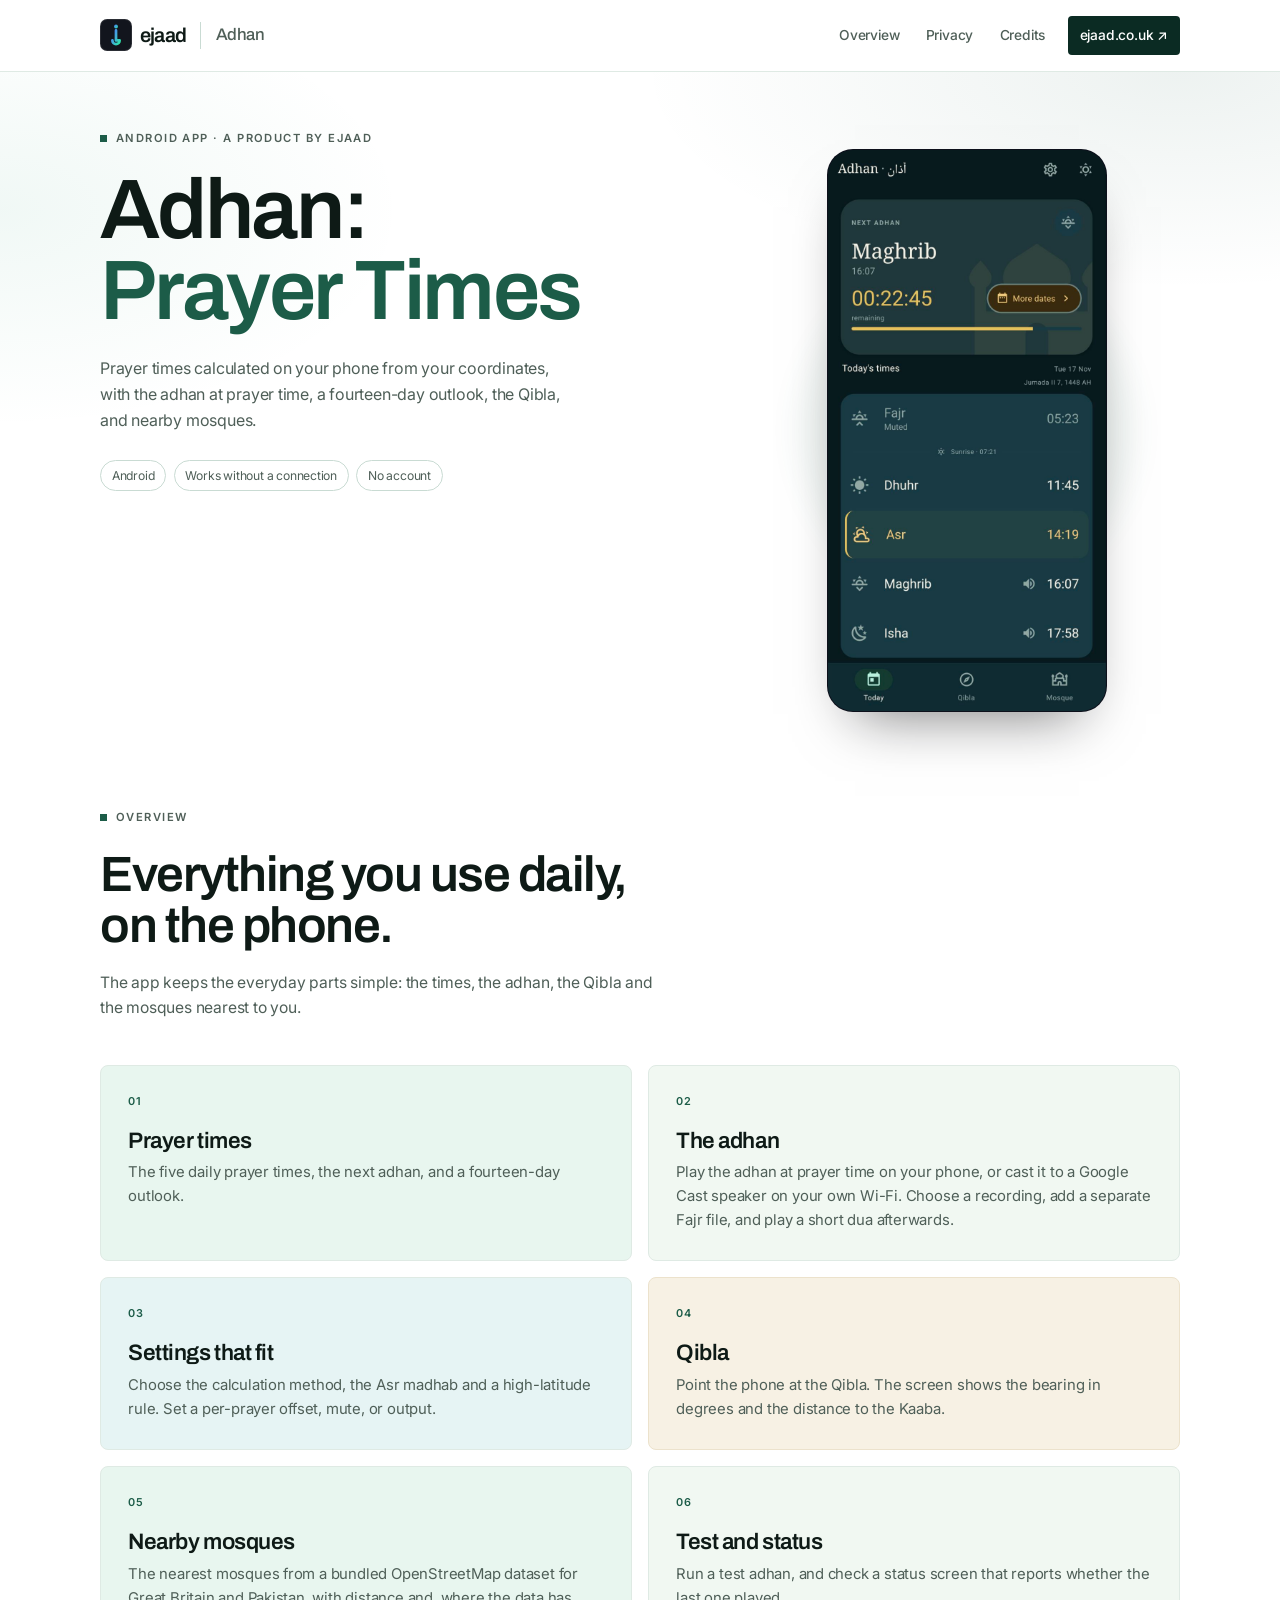
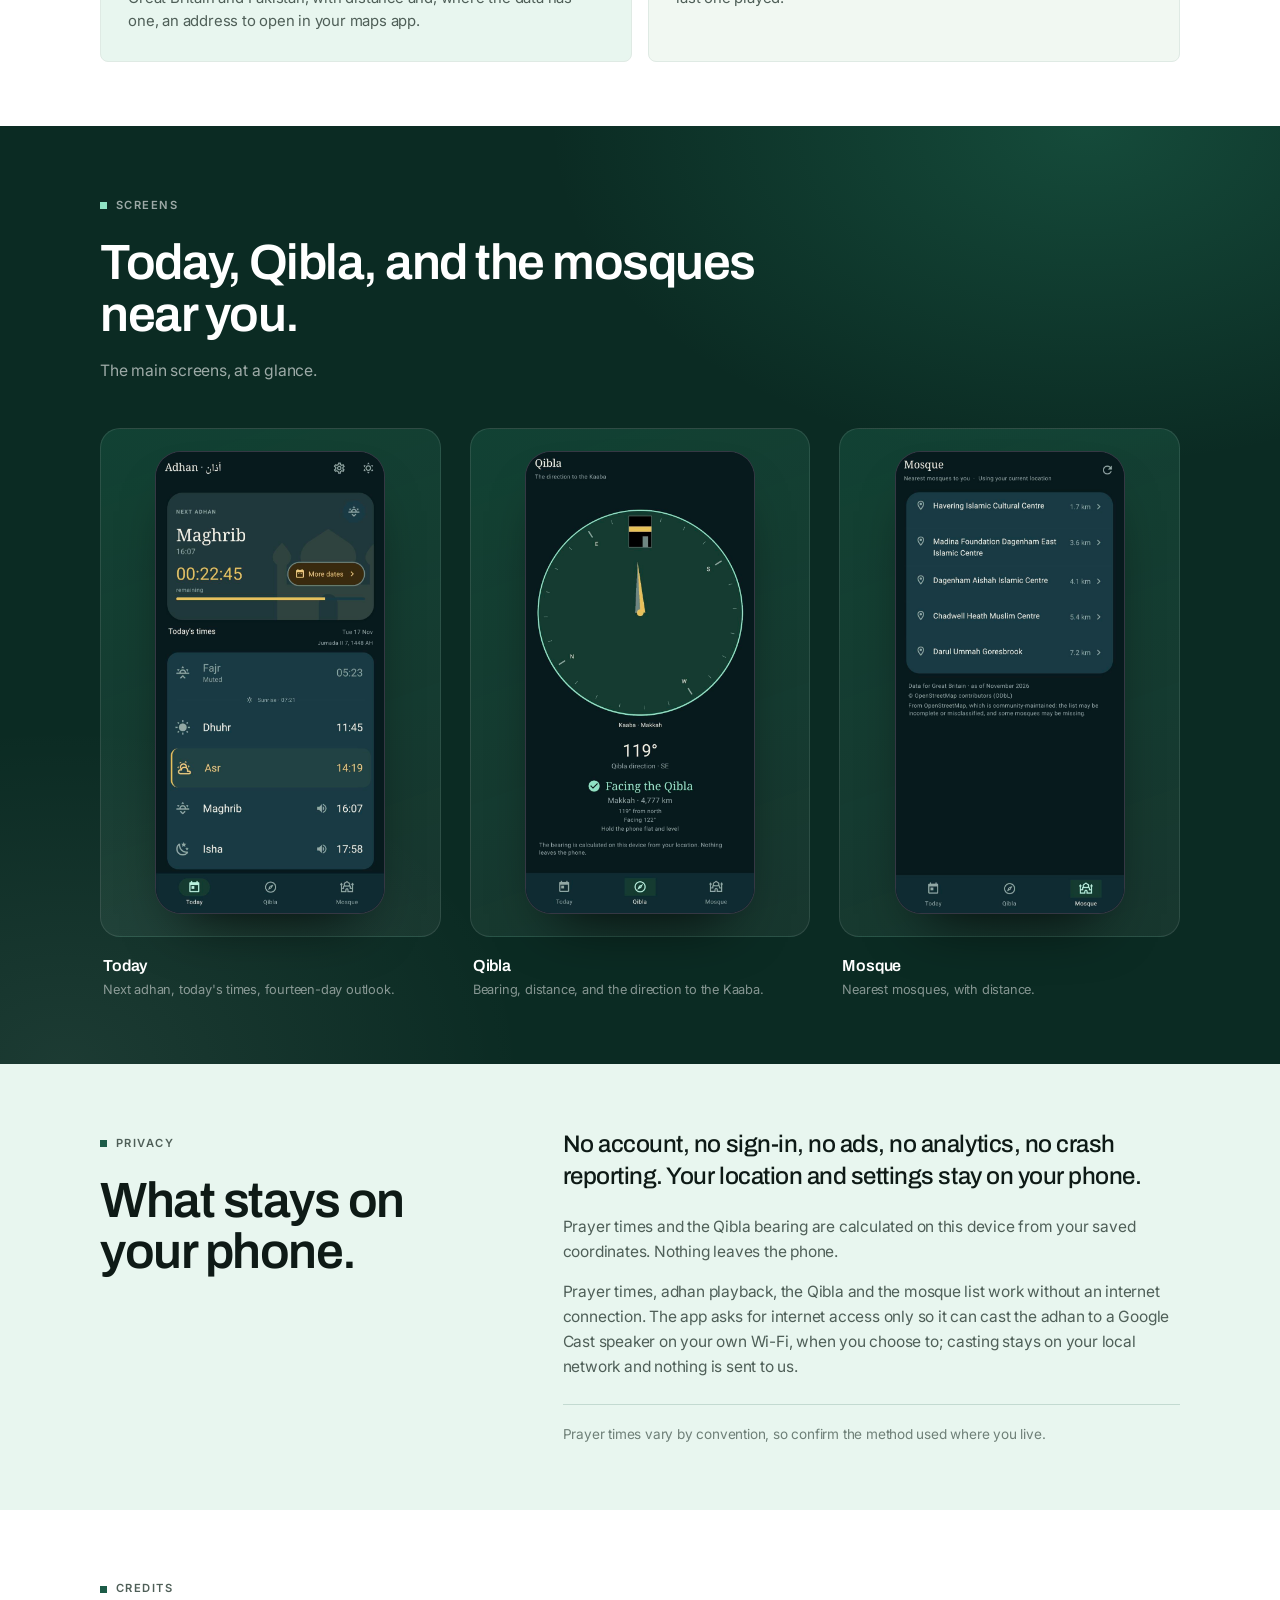
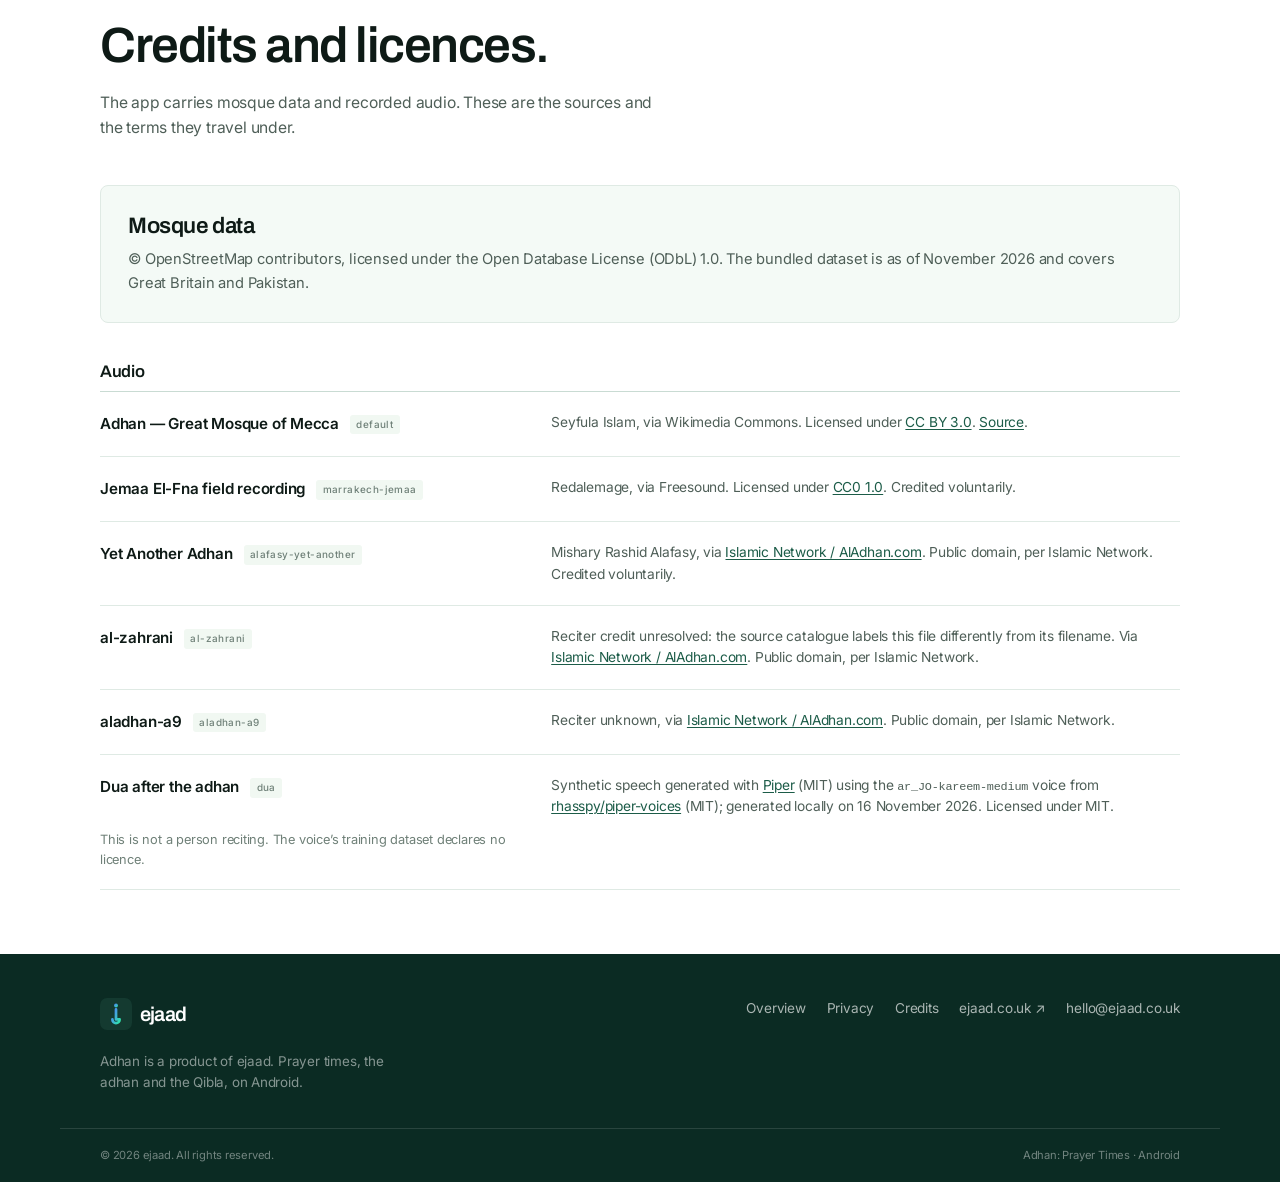
==== adhan/index.html @ 132f0b99 "Adhan: green and white theme, pastel tiles, tighter spacing" ====
<!doctype html>
<html lang="en">
<head>
<meta charset="utf-8" />
<meta name="viewport" content="width=device-width, initial-scale=1, viewport-fit=cover" />
<title>Adhan: Prayer Times</title>
<meta name="description" content="An Android prayer-time app: the five daily times calculated on your phone, the adhan at prayer time, a fourteen-day outlook, the Qibla, and nearby mosques." />
<meta name="theme-color" content="#ffffff" />
<link rel="canonical" href="https://ejaad.co.uk/adhan/" />

<meta property="og:type" content="website" />
<meta property="og:site_name" content="Adhan" />
<meta property="og:title" content="Adhan: Prayer Times" />
<meta property="og:description" content="Prayer times calculated on your phone, with the adhan at prayer time, a fourteen-day outlook, the Qibla and nearby mosques." />
<meta property="og:url" content="https://ejaad.co.uk/adhan/" />
<meta property="og:image" content="https://ejaad.co.uk/adhan/assets/img/og.png" />
<meta name="twitter:card" content="summary_large_image" />
<meta name="twitter:title" content="Adhan: Prayer Times" />
<meta name="twitter:description" content="Prayer times calculated on your phone, with the adhan at prayer time, a fourteen-day outlook, the Qibla and nearby mosques." />
<meta name="twitter:image" content="https://ejaad.co.uk/adhan/assets/img/og.png" />

<link rel="icon" href="assets/img/brand-mark.svg" type="image/svg+xml" />
<link rel="preconnect" href="https://fonts.googleapis.com" />
<link rel="preconnect" href="https://fonts.gstatic.com" crossorigin />
<link href="https://fonts.googleapis.com/css2?family=Archivo:wght@500;600;700&family=Inter:wght@400;500;600&display=swap" rel="stylesheet" />
<link rel="stylesheet" href="assets/css/styles.css" />
</head>
<body>
<a class="skip-link" href="#main">Skip to content</a>

<header class="site-header">
  <div class="container header-inner">
    <a class="brand" href="https://ejaad.co.uk" aria-label="ejaad — home">
      <span class="brand-mark" aria-hidden="true">
        <svg viewBox="0 0 40 40" focusable="false">
          <defs>
            <linearGradient id="bg1" x1="0" y1="0" x2="1" y2="1">
              <stop offset="0" stop-color="#4f7dff" />
              <stop offset="1" stop-color="#2ee6a8" />
            </linearGradient>
          </defs>
          <rect width="40" height="40" rx="9" fill="#12151d" />
          <rect x=".6" y=".6" width="38.8" height="38.8" rx="8.4" fill="none" stroke="#fff" stroke-opacity=".14" />
          <path d="M20 14.3V26.8h4.5a4.5 4.5 0 0 1-9 0" fill="none" stroke="url(#bg1)" stroke-width="3.4" stroke-linecap="round" stroke-linejoin="round" />
          <circle cx="20" cy="9.4" r="2.4" fill="url(#bg1)" />
        </svg>
      </span>
      <span class="brand-text">ejaad</span>
    </a>

    <span class="product-label">Adhan</span>

    <nav class="nav" aria-label="Primary">
      <a href="#overview">Overview</a>
      <a href="#privacy">Privacy</a>
      <a href="#credits">Credits</a>
      <a class="nav-cta" href="https://ejaad.co.uk">ejaad.co.uk <span aria-hidden="true">↗</span></a>
    </nav>
  </div>
</header>

<main id="main">

  <section class="hero">
    <div class="container hero-grid">
      <div class="hero-copy">
        <p class="eyebrow"><span class="sq"></span>Android app · a product by ejaad</p>
        <h1>Adhan:<br /><span class="accent">Prayer Times</span></h1>
        <p class="lede">
          Prayer times calculated on your phone from your coordinates, with the adhan at prayer
          time, a fourteen-day outlook, the Qibla, and nearby mosques.
        </p>
        <ul class="facts">
          <li>Android</li>
          <li>Works without a connection</li>
          <li>No account</li>
        </ul>
      </div>

      <aside class="hero-stage">
        <div class="phone phone--hero">
          <img src="assets/img/screens/today.jpg" alt="The Today screen: the next adhan and today's five prayer times." />
        </div>
      </aside>
    </div>
  </section>

  <section class="section" id="overview">
    <div class="container">
      <div class="section-head">
        <p class="eyebrow"><span class="sq"></span>Overview</p>
        <h2>Everything you use daily,<br />on the phone.</h2>
        <p class="section-sub">
          The app keeps the everyday parts simple: the times, the adhan, the Qibla and the mosques
          nearest to you.
        </p>
      </div>

      <ul class="features">
        <li class="feature">
          <span class="feature-num">01</span>
          <h3>Prayer times</h3>
          <p>The five daily prayer times, the next adhan, and a fourteen-day outlook.</p>
        </li>
        <li class="feature">
          <span class="feature-num">02</span>
          <h3>The adhan</h3>
          <p>
            Play the adhan at prayer time on your phone, or cast it to a Google Cast speaker on
            your own Wi-Fi. Choose a recording, add a separate Fajr file, and play a short dua
            afterwards.
          </p>
        </li>
        <li class="feature">
          <span class="feature-num">03</span>
          <h3>Settings that fit</h3>
          <p>
            Choose the calculation method, the Asr madhab and a high-latitude rule. Set a
            per-prayer offset, mute, or output.
          </p>
        </li>
        <li class="feature">
          <span class="feature-num">04</span>
          <h3>Qibla</h3>
          <p>Point the phone at the Qibla. The screen shows the bearing in degrees and the distance to the Kaaba.</p>
        </li>
        <li class="feature">
          <span class="feature-num">05</span>
          <h3>Nearby mosques</h3>
          <p>
            The nearest mosques from a bundled OpenStreetMap dataset for Great Britain and
            Pakistan, with distance and, where the data has one, an address to open in your maps
            app.
          </p>
        </li>
        <li class="feature">
          <span class="feature-num">06</span>
          <h3>Test and status</h3>
          <p>Run a test adhan, and check a status screen that reports whether the last one played.</p>
        </li>
      </ul>
    </div>
  </section>

  <section class="section section-dark" id="screens">
    <div class="container">
      <div class="section-head">
        <p class="eyebrow"><span class="sq"></span>Screens</p>
        <h2>Today, Qibla, and the mosques near you.</h2>
        <p class="section-sub">The main screens, at a glance.</p>
      </div>

      <div class="screens-grid">
        <figure class="screen">
          <div class="screen-stage">
            <div class="phone">
              <img src="assets/img/screens/today.jpg" alt="The Today screen: the next adhan and today's five prayer times." />
            </div>
          </div>
          <figcaption>
            <strong>Today</strong>
            <span>Next adhan, today's times, fourteen-day outlook.</span>
          </figcaption>
        </figure>

        <figure class="screen">
          <div class="screen-stage">
            <div class="phone">
              <img src="assets/img/screens/qibla.jpg" alt="The Qibla screen: a compass, the bearing in degrees, and the distance to the Kaaba." />
            </div>
          </div>
          <figcaption>
            <strong>Qibla</strong>
            <span>Bearing, distance, and the direction to the Kaaba.</span>
          </figcaption>
        </figure>

        <figure class="screen">
          <div class="screen-stage">
            <div class="phone">
              <img src="assets/img/screens/mosque.jpg" alt="The Mosque screen: a list of nearby mosques with distances." />
            </div>
          </div>
          <figcaption>
            <strong>Mosque</strong>
            <span>Nearest mosques, with distance.</span>
          </figcaption>
        </figure>
      </div>
    </div>
  </section>

  <section class="section section-lilac" id="privacy">
    <div class="container privacy-grid">
      <div>
        <p class="eyebrow"><span class="sq"></span>Privacy</p>
        <h2>What stays on your phone.</h2>
      </div>
      <div class="privacy-copy">
        <p class="privacy-lead">
          No account, no sign-in, no ads, no analytics, no crash reporting. Your location and
          settings stay on your phone.
        </p>
        <p>
          Prayer times and the Qibla bearing are calculated on this device from your saved
          coordinates. Nothing leaves the phone.
        </p>
        <p>
          Prayer times, adhan playback, the Qibla and the mosque list work without an internet
          connection. The app asks for internet access only so it can cast the adhan to a Google
          Cast speaker on your own Wi-Fi, when you choose to; casting stays on your local network
          and nothing is sent to us.
        </p>
        <p class="privacy-note">
          Prayer times vary by convention, so confirm the method used where you live.
        </p>
      </div>
    </div>
  </section>

  <section class="section" id="credits">
    <div class="container">
      <div class="section-head">
        <p class="eyebrow"><span class="sq"></span>Credits</p>
        <h2>Credits and licences.</h2>
        <p class="section-sub">
          The app carries mosque data and recorded audio. These are the sources and the terms they
          travel under.
        </p>
      </div>

      <div class="osm">
        <h3>Mosque data</h3>
        <p>
          © <a href="https://www.openstreetmap.org/copyright" target="_blank" rel="noopener">OpenStreetMap contributors</a>,
          licensed under the
          <a href="https://opendatacommons.org/licenses/odbl/1-0/" target="_blank" rel="noopener">Open Database License (ODbL) 1.0</a>.
          The bundled dataset is as of November 2026 and covers Great Britain and Pakistan.
        </p>
      </div>

      <h3 class="credits-heading">Audio</h3>
      <ul class="credits-list">
        <li>
          <p class="credit-name">Adhan — Great Mosque of Mecca <span class="credit-id">default</span></p>
          <p class="credit-meta">
            Seyfula Islam, via Wikimedia Commons. Licensed under
            <a href="https://creativecommons.org/licenses/by/3.0/" target="_blank" rel="noopener">CC BY 3.0</a>.
            <a href="https://commons.wikimedia.org/wiki/File:Adhan,_Great_Mosque_of_Mecca_-_Jan_21,_2013.webm" target="_blank" rel="noopener">Source</a>.
          </p>
        </li>
        <li>
          <p class="credit-name">Jemaa El-Fna field recording <span class="credit-id">marrakech-jemaa</span></p>
          <p class="credit-meta">
            Redalemage, via Freesound. Licensed under
            <a href="https://creativecommons.org/publicdomain/zero/1.0/" target="_blank" rel="noopener">CC0 1.0</a>.
            Credited voluntarily.
          </p>
        </li>
        <li>
          <p class="credit-name">Yet Another Adhan <span class="credit-id">alafasy-yet-another</span></p>
          <p class="credit-meta">
            Mishary Rashid Alafasy, via
            <a href="https://aladhan.com" target="_blank" rel="noopener">Islamic Network / AlAdhan.com</a>.
            Public domain, per Islamic Network. Credited voluntarily.
          </p>
        </li>
        <li>
          <p class="credit-name">al-zahrani <span class="credit-id">al-zahrani</span></p>
          <p class="credit-meta">
            Reciter credit unresolved: the source catalogue labels this file differently from its
            filename. Via
            <a href="https://aladhan.com" target="_blank" rel="noopener">Islamic Network / AlAdhan.com</a>.
            Public domain, per Islamic Network.
          </p>
        </li>
        <li>
          <p class="credit-name">aladhan-a9 <span class="credit-id">aladhan-a9</span></p>
          <p class="credit-meta">
            Reciter unknown, via
            <a href="https://aladhan.com" target="_blank" rel="noopener">Islamic Network / AlAdhan.com</a>.
            Public domain, per Islamic Network.
          </p>
        </li>
        <li>
          <p class="credit-name">Dua after the adhan <span class="credit-id">dua</span></p>
          <p class="credit-meta">
            Synthetic speech generated with
            <a href="https://github.com/rhasspy/piper" target="_blank" rel="noopener">Piper</a> (MIT) using the
            <code>ar_JO-kareem-medium</code> voice from
            <a href="https://github.com/rhasspy/piper-voices" target="_blank" rel="noopener">rhasspy/piper-voices</a>
            (MIT); generated locally on 16 November 2026. Licensed under MIT.
          </p>
          <p class="credit-note">
            This is not a person reciting. The voice’s training dataset declares no licence.
          </p>
        </li>
      </ul>
    </div>
  </section>
</main>

<footer class="site-footer">
  <div class="container footer-inner">
    <div class="footer-brand">
      <a class="brand brand--footer" href="https://ejaad.co.uk" aria-label="ejaad — home">
        <span class="brand-mark" aria-hidden="true">
          <svg viewBox="0 0 40 40" focusable="false">
            <defs>
              <linearGradient id="bg2" x1="0" y1="0" x2="1" y2="1">
                <stop offset="0" stop-color="#4f7dff" />
                <stop offset="1" stop-color="#2ee6a8" />
              </linearGradient>
            </defs>
            <rect width="40" height="40" rx="9" fill="#143a30" />
            <path d="M20 14.3V26.8h4.5a4.5 4.5 0 0 1-9 0" fill="none" stroke="url(#bg2)" stroke-width="3.4" stroke-linecap="round" stroke-linejoin="round" />
            <circle cx="20" cy="9.4" r="2.4" fill="url(#bg2)" />
          </svg>
        </span>
        <span class="brand-text">ejaad</span>
      </a>
      <p>Adhan is a product of ejaad. Prayer times, the adhan and the Qibla, on Android.</p>
    </div>
    <nav class="footer-nav" aria-label="Footer">
      <a href="#overview">Overview</a>
      <a href="#privacy">Privacy</a>
      <a href="#credits">Credits</a>
      <a href="https://ejaad.co.uk">ejaad.co.uk ↗</a>
      <a href="mailto:hello@ejaad.co.uk">hello@ejaad.co.uk</a>
    </nav>
  </div>
  <div class="container footer-base">
    <p>© <span id="year">2026</span> ejaad. All rights reserved.</p>
    <p>Adhan: Prayer Times · Android</p>
  </div>
</footer>

<script>
  document.getElementById("year").textContent = new Date().getFullYear();
</script>
</body>
</html>
---- adhan/assets/css/styles.css ----
/* ==========================================================================
   Adhan — product page
   ========================================================================== */

:root {
  --bg: #ffffff;
  --soft: #f1f8f2;
  --lilac: #e8f6ef;
  --ink: #0e1a16;
  --muted: #4f5f58;
  --faint: #6f8078;
  --line: #dfeae4;
  --line-strong: #c9dbd3;
  --accent: #1c5c48;
  --accent-soft: #e8f6ef;
  --forest: #0b2b23;
  --emerald: #2f9e77;
  --sand: #f7f1e4;
  --radius: 8px;
  --max: 1160px;
  --header-h: 72px;
  --font-display: "Archivo", "Helvetica Neue", Helvetica, Arial, sans-serif;
  --font-body: "Inter", -apple-system, BlinkMacSystemFont, "Segoe UI", Roboto, Helvetica, Arial, sans-serif;
}

*, *::before, *::after { box-sizing: border-box; }

html {
  scroll-behavior: smooth;
  scroll-padding-top: calc(var(--header-h) + 12px);
  -webkit-text-size-adjust: 100%;
}

body {
  margin: 0;
  overflow-x: clip;
  background: var(--bg);
  color: var(--ink);
  font-family: var(--font-body);
  font-size: 17px;
  line-height: 1.6;
  letter-spacing: -0.012em;
  -webkit-font-smoothing: antialiased;
  text-rendering: optimizeLegibility;
}

img, svg { display: block; max-width: 100%; }

h1, h2, h3 {
  margin: 0;
  font-family: var(--font-display);
  font-weight: 600;
  line-height: 1;
  letter-spacing: -0.03em;
}
h1 { font-size: clamp(2.9rem, 6.6vw, 5.4rem); line-height: 0.96; }
h2 { font-size: clamp(2rem, 4.2vw, 3.1rem); line-height: 1.04; }
h3 { font-size: clamp(1.2rem, 1.8vw, 1.4rem); line-height: 1.15; letter-spacing: -0.02em; }

.accent { color: var(--accent); }

p { margin: 0 0 1em; }
p:last-child { margin-bottom: 0; }
a { color: inherit; text-decoration: none; }
ul { margin: 0; padding: 0; list-style: none; }

::selection { background: rgba(28, 92, 72, 0.18); color: var(--ink); }

:focus-visible {
  outline: 2px solid var(--accent);
  outline-offset: 3px;
  border-radius: 3px;
}

.container {
  width: 100%;
  max-width: var(--max);
  margin-inline: auto;
  padding-inline: clamp(1.15rem, 4.2vw, 2.5rem);
}

.skip-link {
  position: absolute;
  left: 1rem;
  top: -100px;
  z-index: 100;
  background: var(--ink);
  color: #fff;
  font-size: 0.9rem;
  font-weight: 500;
  padding: 0.65rem 1rem;
  border-radius: 4px;
  transition: top 0.18s ease;
}
.skip-link:focus { top: 1rem; }

/* --------------------------------------------------------------------------
   Header
   -------------------------------------------------------------------------- */

.site-header {
  position: sticky;
  top: 0;
  z-index: 50;
  height: var(--header-h);
  display: flex;
  align-items: center;
  background: rgba(255, 255, 255, 0.88);
  backdrop-filter: blur(14px) saturate(160%);
  -webkit-backdrop-filter: blur(14px) saturate(160%);
  border-bottom: 1px solid var(--line);
}

.header-inner {
  display: flex;
  align-items: center;
  gap: 0.9rem;
}

.brand {
  display: inline-flex;
  align-items: center;
  gap: 0.5rem;
  font-family: var(--font-display);
  font-size: 1.25rem;
  font-weight: 600;
  letter-spacing: -0.04em;
  line-height: 1;
}
.brand-mark { width: 32px; height: 32px; flex: none; }
.brand-mark svg { width: 100%; height: 100%; }

.product-label {
  padding-left: 0.9rem;
  border-left: 1px solid var(--line-strong);
  font-family: var(--font-display);
  font-size: 1.05rem;
  font-weight: 500;
  letter-spacing: -0.03em;
  color: var(--muted);
}

.nav {
  margin-left: auto;
  display: flex;
  align-items: center;
  gap: 0.15rem;
}
.nav > a {
  padding: 0.5rem 0.75rem;
  border-radius: 4px;
  font-size: 0.86rem;
  font-weight: 500;
  color: var(--muted);
  transition: color 0.16s ease, background 0.16s ease;
}
.nav > a:hover { color: var(--ink); background: var(--soft); }
.nav a.nav-cta { margin-left: 0.5rem; background: var(--forest); color: #fff; }
.nav a.nav-cta:hover { background: var(--emerald); color: #fff; }

/* --------------------------------------------------------------------------
   Hero
   -------------------------------------------------------------------------- */

.hero {
  padding-block: clamp(2rem, 4vw, 3.5rem) 1.5rem;
  background:
    radial-gradient(60% 45% at 92% 0%, rgba(28, 92, 72, 0.08), transparent 70%),
    radial-gradient(45% 45% at 0% 20%, rgba(47, 158, 119, 0.07), transparent 70%);
}

.hero-grid {
  display: grid;
  grid-template-columns: minmax(0, 1.1fr) minmax(0, 0.78fr);
  gap: clamp(2rem, 4vw, 3.8rem);
  align-items: start;
}

.eyebrow {
  display: inline-flex;
  align-items: center;
  gap: 0.55rem;
  margin: 0 0 1.4rem;
  font-size: 0.7rem;
  font-weight: 600;
  letter-spacing: 0.13em;
  text-transform: uppercase;
  color: var(--muted);
}
.sq { width: 7px; height: 7px; background: var(--accent); flex: none; }

.hero h1 { margin-bottom: 1.5rem; }

.lede {
  max-width: 46ch;
  margin-bottom: 1.6rem;
  color: var(--muted);
  font-size: clamp(1rem, 1.25vw, 1.1rem);
  line-height: 1.62;
}

.facts { display: flex; flex-wrap: wrap; gap: 0.45rem; }
.facts li {
  padding: 0.32rem 0.68rem;
  border: 1px solid var(--line-strong);
  border-radius: 999px;
  font-size: 0.76rem;
  color: var(--muted);
  background: #fff;
}

.hero-stage {
  position: relative;
  display: flex;
  align-items: center;
  justify-content: center;
  padding: clamp(1rem, 2vw, 2rem);
}
.hero-stage::before {
  content: "";
  position: absolute;
  width: 86%;
  aspect-ratio: 1;
  border-radius: 50%;
  background: radial-gradient(circle, rgba(47, 158, 119, 0.2), rgba(28, 92, 72, 0.08) 55%, transparent 72%);
  filter: blur(8px);
}
.phone {
  position: relative;
  width: 100%;
  aspect-ratio: 779 / 1568;
  border-radius: 26px;
  overflow: hidden;
  border: 1px solid rgba(11, 11, 12, 0.22);
  box-shadow: 0 30px 55px -28px rgba(11, 11, 12, 0.55);
  background: #0e1220;
}
.phone img { width: 100%; height: 100%; object-fit: cover; }
.phone--hero { width: min(100%, 280px); height: auto; }

/* --------------------------------------------------------------------------
   Sections
   -------------------------------------------------------------------------- */

.section { padding-block: clamp(3rem, 5vw, 4.5rem); }
#overview { padding-top: 2.5rem; }
.section-lilac { background: var(--lilac); }

.section-head { max-width: 720px; margin-bottom: clamp(2rem, 4vw, 2.8rem); }
.section-head h2 { margin-bottom: 1.1rem; }
.section-sub { max-width: 56ch; margin: 0; color: var(--muted); font-size: 0.98rem; }

.section-dark {
  background:
    radial-gradient(70% 60% at 85% 0%, rgba(47, 158, 119, 0.28), transparent 60%),
    radial-gradient(60% 60% at 5% 100%, rgba(232, 246, 239, 0.08), transparent 60%),
    var(--forest);
  color: #fff;
}
.section-dark .eyebrow { color: rgba(255, 255, 255, 0.6); }
.section-dark .sq { background: #8fe3c4; }
.section-dark h2 { color: #fff; }
.section-dark .section-sub { color: rgba(255, 255, 255, 0.6); }

.screens-grid {
  display: grid;
  grid-template-columns: repeat(3, minmax(0, 1fr));
  gap: clamp(1rem, 2.4vw, 1.8rem);
  margin-top: 2.4rem;
}
.screen { margin: 0; display: flex; flex-direction: column; gap: 1rem; }
.screen-stage {
  display: flex;
  justify-content: center;
  padding: clamp(0.9rem, 1.8vw, 1.4rem);
  border: 1px solid rgba(255, 255, 255, 0.1);
  border-radius: 20px;
  background: linear-gradient(160deg, rgba(47, 158, 119, 0.2), rgba(232, 246, 239, 0.06));
}
.screen-stage .phone {
  width: 100%;
  max-width: 230px;
  border-color: rgba(255, 255, 255, 0.16);
  box-shadow: 0 30px 60px -30px rgba(0, 0, 0, 0.9);
}
.screen figcaption { padding-left: 0.2rem; }
.screen figcaption strong {
  display: block;
  font-family: var(--font-display);
  font-size: 1rem;
  font-weight: 600;
  color: #fff;
}
.screen figcaption span {
  display: block;
  margin-top: 0.15rem;
  font-size: 0.8rem;
  line-height: 1.45;
  color: rgba(255, 255, 255, 0.5);
}

/* features */
.features {
  display: grid;
  grid-template-columns: repeat(2, minmax(0, 1fr));
  gap: 1rem;
}
.feature {
  padding: clamp(1.3rem, 2.2vw, 1.7rem);
  border: 1px solid var(--line);
  border-radius: var(--radius);
  background: var(--accent-soft);
  transition: border-color 0.18s ease, transform 0.18s ease;
}
.feature:nth-child(4n + 2) { background: #f1f8f2; }
.feature:nth-child(4n + 3) { background: #e6f4f4; }
.feature:nth-child(4n + 4) { background: var(--sand); border-color: #ece2cc; }
.feature:hover { border-color: var(--line-strong); transform: translateY(-2px); }
.feature-num {
  display: block;
  margin-bottom: 1.1rem;
  font-size: 0.68rem;
  font-weight: 600;
  letter-spacing: 0.1em;
  color: var(--accent);
}
.feature h3 { margin-bottom: 0.5rem; }
.feature p { color: var(--muted); font-size: 0.93rem; line-height: 1.6; }

/* privacy */
.privacy-grid {
  display: grid;
  grid-template-columns: minmax(0, 0.8fr) minmax(0, 1.2fr);
  gap: clamp(2rem, 4vw, 4rem);
}
.privacy-grid h2 { max-width: 13ch; }
.privacy-copy { max-width: 62ch; }
.privacy-copy p { color: var(--muted); font-size: 0.97rem; }
.privacy-lead {
  margin-bottom: 1.4rem !important;
  font-family: var(--font-display);
  font-size: clamp(1.25rem, 1.9vw, 1.5rem) !important;
  font-weight: 500;
  line-height: 1.35;
  letter-spacing: -0.02em;
  color: var(--ink) !important;
}
.privacy-note {
  margin-top: 1.5rem !important;
  padding-top: 1.2rem;
  border-top: 1px solid rgba(28, 92, 72, 0.18);
  font-size: 0.85rem !important;
  color: var(--faint) !important;
}

/* credits */
.osm {
  padding: clamp(1.2rem, 2.2vw, 1.7rem);
  border: 1px solid var(--line);
  border-radius: var(--radius);
  background: #f4faf6;
}
.osm h3 { margin-bottom: 0.6rem; }
.osm p { margin: 0; color: var(--muted); font-size: 0.92rem; line-height: 1.6; }

.credits-heading { margin: 2.4rem 0 0.6rem; font-size: 1.05rem; }
.credits-list { border-top: 1px solid var(--line-strong); }
.credits-list li {
  display: grid;
  grid-template-columns: minmax(0, 0.8fr) minmax(0, 1.2fr);
  gap: 0.4rem 2rem;
  padding: 1.25rem 0;
  border-bottom: 1px solid var(--line);
}
.credit-name { margin: 0; font-weight: 600; font-size: 0.95rem; }
.credit-id {
  display: inline-block;
  margin-left: 0.45rem;
  padding: 0.12rem 0.4rem;
  border-radius: 3px;
  background: var(--soft);
  font-size: 0.62rem;
  font-weight: 500;
  letter-spacing: 0.04em;
  color: var(--faint);
  vertical-align: 1px;
}
.credit-meta { margin: 0; color: var(--muted); font-size: 0.86rem; line-height: 1.55; }
.credit-meta a { color: var(--accent); text-decoration: underline; text-underline-offset: 2px; }
.credit-note { margin: 0.4rem 0 0; color: var(--faint); font-size: 0.8rem; line-height: 1.5; }
code { font-family: ui-monospace, SFMono-Regular, Menlo, Consolas, monospace; font-size: 0.86em; }

/* --------------------------------------------------------------------------
   Footer
   -------------------------------------------------------------------------- */

.site-footer {
  background: var(--forest);
  color: #fff;
  padding-top: 2.8rem;
}
.footer-inner {
  display: flex;
  flex-wrap: wrap;
  justify-content: space-between;
  gap: 2rem;
  padding-bottom: 2.2rem;
}
.footer-brand p {
  max-width: 36ch;
  margin: 0.8rem 0 0;
  color: rgba(255, 255, 255, 0.5);
  font-size: 0.84rem;
  line-height: 1.55;
}
.brand--footer { color: #fff; }
.footer-nav { display: flex; flex-wrap: wrap; gap: 0.5rem 1.3rem; align-items: flex-start; }
.footer-nav a { font-size: 0.85rem; color: rgba(255, 255, 255, 0.65); transition: color 0.16s ease; }
.footer-nav a:hover { color: #fff; }
.footer-base {
  display: flex;
  flex-wrap: wrap;
  justify-content: space-between;
  gap: 0.4rem 1.5rem;
  padding-block: 1.1rem;
  border-top: 1px solid rgba(255, 255, 255, 0.12);
}
.footer-base p { margin: 0; font-size: 0.7rem; color: rgba(255, 255, 255, 0.42); }

/* --------------------------------------------------------------------------
   Responsive
   -------------------------------------------------------------------------- */

@media (max-width: 900px) {
  .nav > a:not(.nav-cta) { display: none; }
  .hero-grid { grid-template-columns: 1fr; gap: 2rem; }
  .hero-stage { width: 100%; max-width: 440px; margin-inline: auto; }
  .privacy-grid { grid-template-columns: 1fr; gap: 1.4rem; }
  .privacy-grid h2 { max-width: 20ch; }
  .credits-list li { grid-template-columns: 1fr; gap: 0.35rem; }
}

@media (max-width: 700px) {
  .screens-grid {
    display: flex;
    gap: 1rem;
    overflow-x: auto;
    scroll-snap-type: x mandatory;
    margin-inline: calc(-1 * clamp(1.15rem, 4.2vw, 2.5rem));
    padding-inline: clamp(1.15rem, 4.2vw, 2.5rem);
    padding-bottom: 0.8rem;
    scrollbar-width: none;
  }
  .screens-grid::-webkit-scrollbar { display: none; }
  .screen { flex: 0 0 74%; scroll-snap-align: center; }
}

@media (max-width: 640px) {
  body { font-size: 16px; }
  .header-inner { gap: 0.7rem; }
  .product-label { font-size: 0.95rem; padding-left: 0.7rem; }
  .nav > a.nav-cta { padding: 0.5rem 0.65rem; font-size: 0.78rem; }
  .features { grid-template-columns: 1fr; }
  .hero h1 { font-size: clamp(2.5rem, 11vw, 3.4rem); }
  .facts li { font-size: 0.72rem; }
  .footer-inner { flex-direction: column; gap: 1.5rem; }
}

@media (prefers-reduced-motion: reduce) {
  html { scroll-behavior: auto; }
  *, *::before, *::after { transition-duration: 0.001ms !important; animation: none !important; }
}
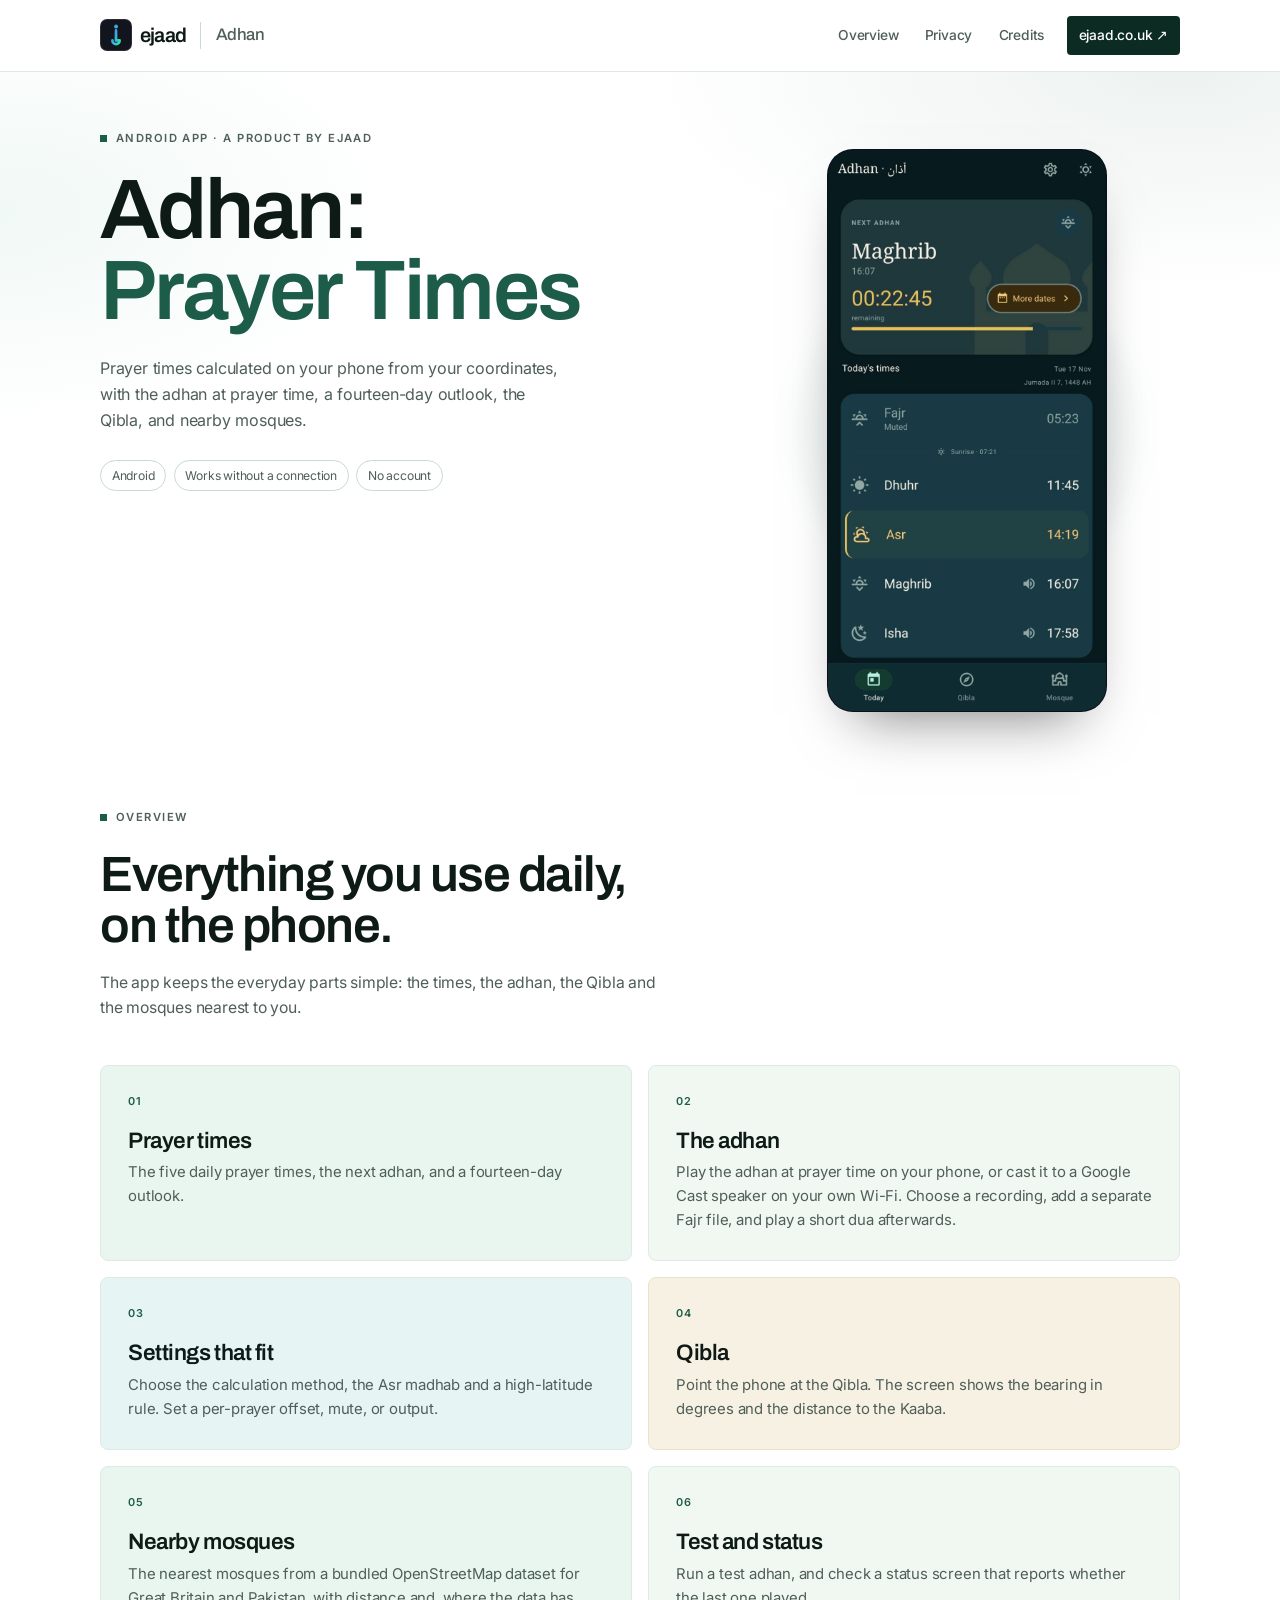
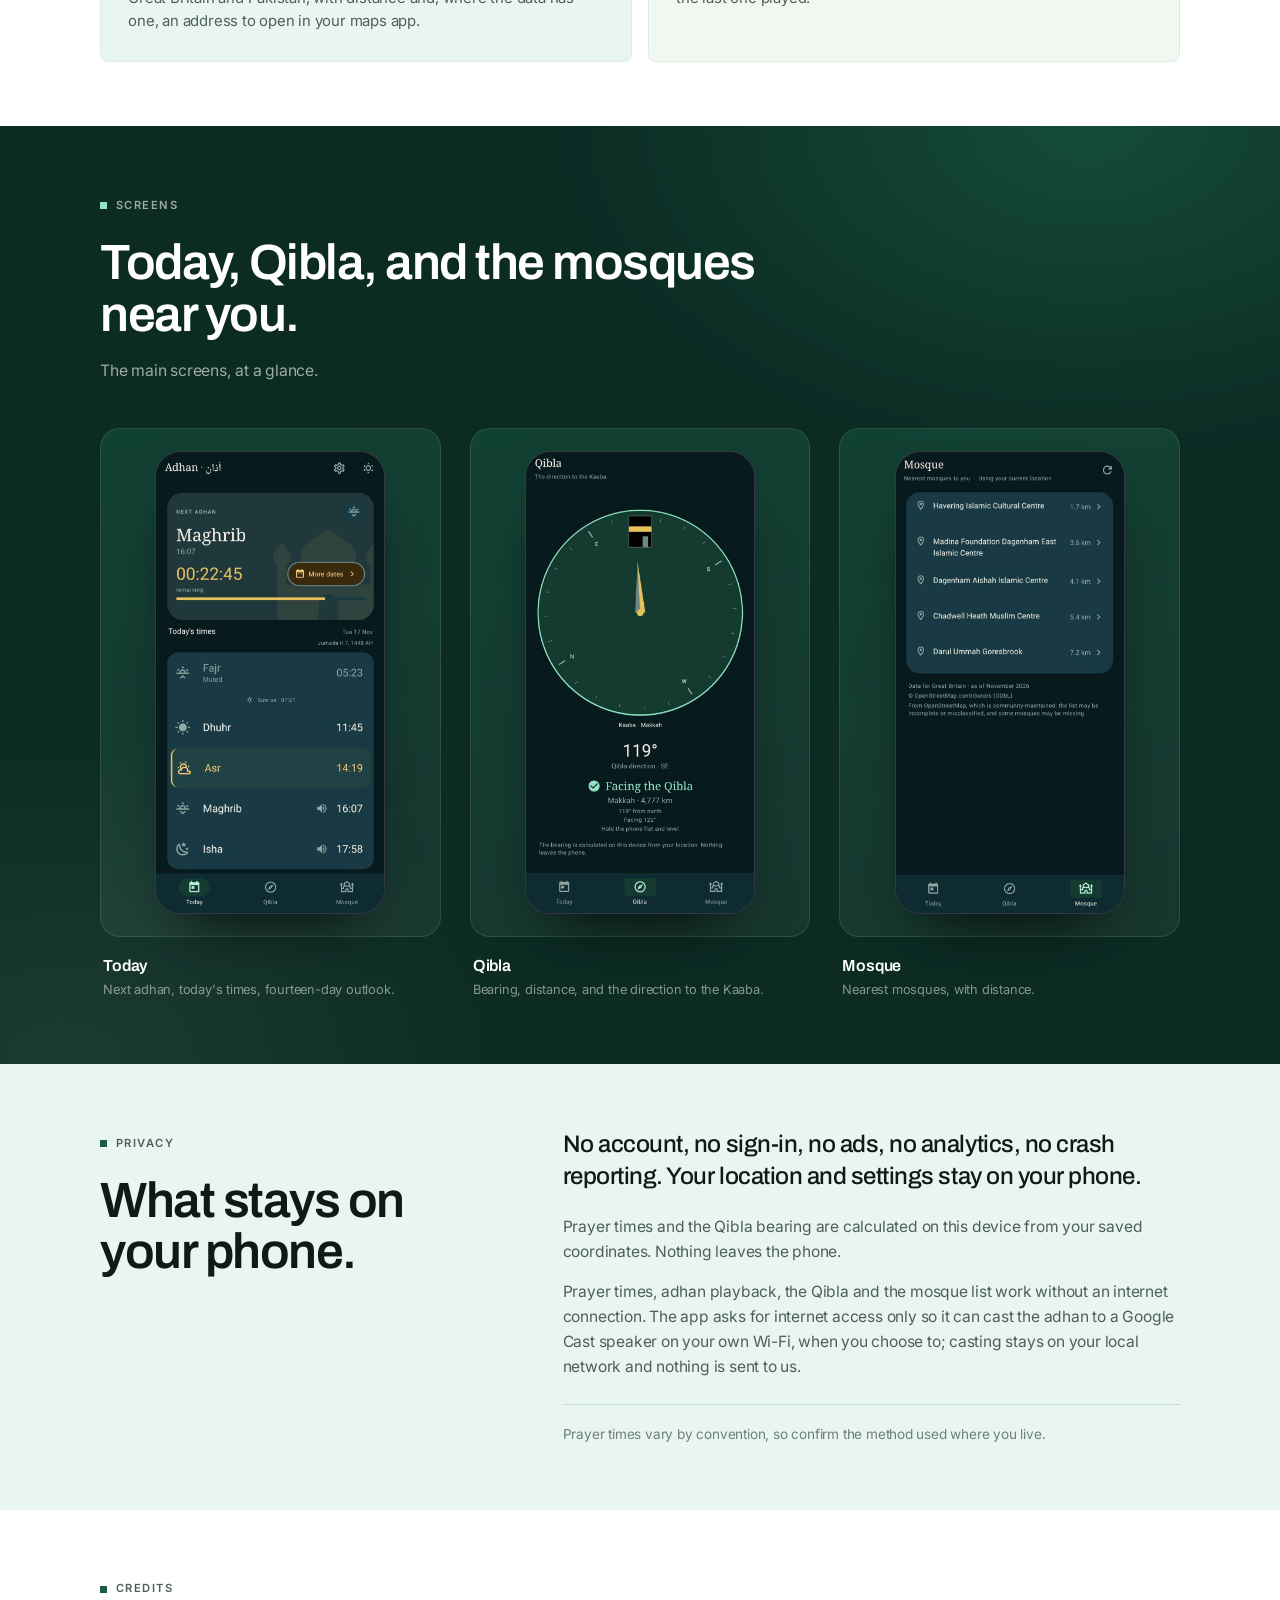
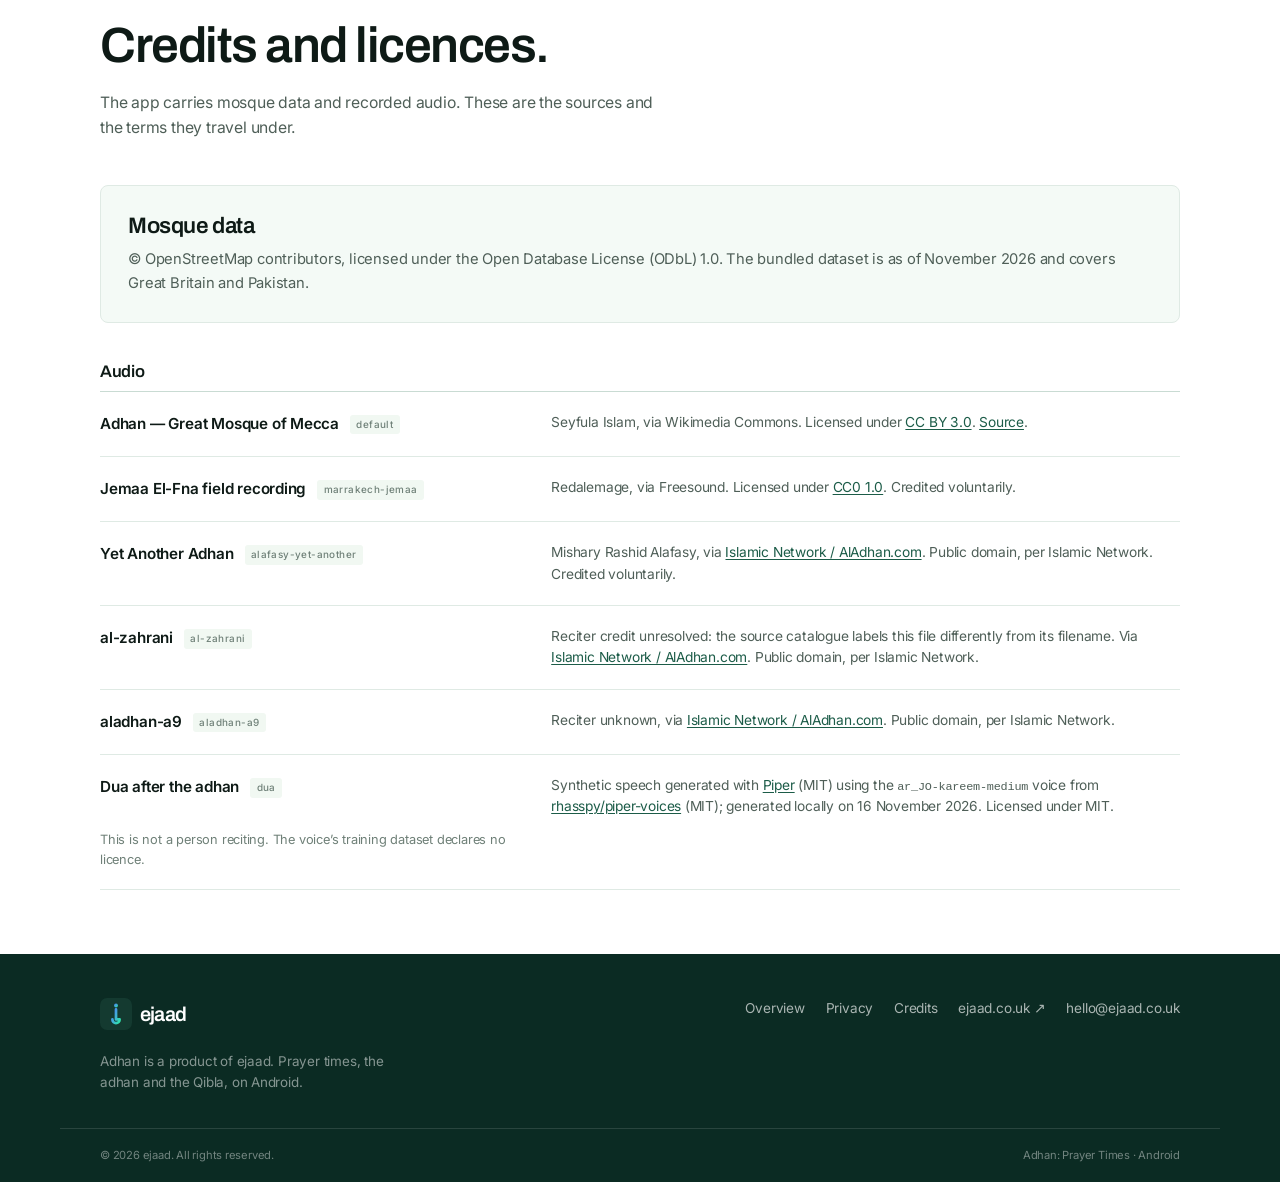
==== commit 1bc92ab2: "Harden site: self-host fonts, CSP, security.txt" ====
--- a/adhan/index.html
+++ b/adhan/index.html
@@ -3,6 +3,8 @@
 <head>
 <meta charset="utf-8" />
 <meta name="viewport" content="width=device-width, initial-scale=1, viewport-fit=cover" />
+<meta http-equiv="Content-Security-Policy" content="default-src 'self'; base-uri 'none'; object-src 'none'; frame-src 'none'; img-src 'self' data:; font-src 'self'; style-src 'self'; script-src 'self'; connect-src 'none'; form-action 'self'" />
+<meta name="referrer" content="strict-origin-when-cross-origin" />
 <title>Adhan: Prayer Times</title>
 <meta name="description" content="An Android prayer-time app: the five daily times calculated on your phone, the adhan at prayer time, a fourteen-day outlook, the Qibla, and nearby mosques." />
 <meta name="theme-color" content="#ffffff" />
@@ -20,9 +22,7 @@
 <meta name="twitter:image" content="https://ejaad.co.uk/adhan/assets/img/og.png" />
 
 <link rel="icon" href="assets/img/brand-mark.svg" type="image/svg+xml" />
-<link rel="preconnect" href="https://fonts.googleapis.com" />
-<link rel="preconnect" href="https://fonts.gstatic.com" crossorigin />
-<link href="https://fonts.googleapis.com/css2?family=Archivo:wght@500;600;700&family=Inter:wght@400;500;600&display=swap" rel="stylesheet" />
+<link rel="stylesheet" href="/assets/css/fonts.css" />
 <link rel="stylesheet" href="assets/css/styles.css" />
 </head>
 <body>
@@ -232,9 +232,9 @@
       <div class="osm">
         <h3>Mosque data</h3>
         <p>
-          © <a href="https://www.openstreetmap.org/copyright" target="_blank" rel="noopener">OpenStreetMap contributors</a>,
+          © <a href="https://www.openstreetmap.org/copyright" target="_blank" rel="noopener noreferrer">OpenStreetMap contributors</a>,
           licensed under the
-          <a href="https://opendatacommons.org/licenses/odbl/1-0/" target="_blank" rel="noopener">Open Database License (ODbL) 1.0</a>.
+          <a href="https://opendatacommons.org/licenses/odbl/1-0/" target="_blank" rel="noopener noreferrer">Open Database License (ODbL) 1.0</a>.
           The bundled dataset is as of November 2026 and covers Great Britain and Pakistan.
         </p>
       </div>
@@ -245,15 +245,15 @@
           <p class="credit-name">Adhan — Great Mosque of Mecca <span class="credit-id">default</span></p>
           <p class="credit-meta">
             Seyfula Islam, via Wikimedia Commons. Licensed under
-            <a href="https://creativecommons.org/licenses/by/3.0/" target="_blank" rel="noopener">CC BY 3.0</a>.
-            <a href="https://commons.wikimedia.org/wiki/File:Adhan,_Great_Mosque_of_Mecca_-_Jan_21,_2013.webm" target="_blank" rel="noopener">Source</a>.
+            <a href="https://creativecommons.org/licenses/by/3.0/" target="_blank" rel="noopener noreferrer">CC BY 3.0</a>.
+            <a href="https://commons.wikimedia.org/wiki/File:Adhan,_Great_Mosque_of_Mecca_-_Jan_21,_2013.webm" target="_blank" rel="noopener noreferrer">Source</a>.
           </p>
         </li>
         <li>
           <p class="credit-name">Jemaa El-Fna field recording <span class="credit-id">marrakech-jemaa</span></p>
           <p class="credit-meta">
             Redalemage, via Freesound. Licensed under
-            <a href="https://creativecommons.org/publicdomain/zero/1.0/" target="_blank" rel="noopener">CC0 1.0</a>.
+            <a href="https://creativecommons.org/publicdomain/zero/1.0/" target="_blank" rel="noopener noreferrer">CC0 1.0</a>.
             Credited voluntarily.
           </p>
         </li>
@@ -261,7 +261,7 @@
           <p class="credit-name">Yet Another Adhan <span class="credit-id">alafasy-yet-another</span></p>
           <p class="credit-meta">
             Mishary Rashid Alafasy, via
-            <a href="https://aladhan.com" target="_blank" rel="noopener">Islamic Network / AlAdhan.com</a>.
+            <a href="https://aladhan.com" target="_blank" rel="noopener noreferrer">Islamic Network / AlAdhan.com</a>.
             Public domain, per Islamic Network. Credited voluntarily.
           </p>
         </li>
@@ -270,7 +270,7 @@
           <p class="credit-meta">
             Reciter credit unresolved: the source catalogue labels this file differently from its
             filename. Via
-            <a href="https://aladhan.com" target="_blank" rel="noopener">Islamic Network / AlAdhan.com</a>.
+            <a href="https://aladhan.com" target="_blank" rel="noopener noreferrer">Islamic Network / AlAdhan.com</a>.
             Public domain, per Islamic Network.
           </p>
         </li>
@@ -278,7 +278,7 @@
           <p class="credit-name">aladhan-a9 <span class="credit-id">aladhan-a9</span></p>
           <p class="credit-meta">
             Reciter unknown, via
-            <a href="https://aladhan.com" target="_blank" rel="noopener">Islamic Network / AlAdhan.com</a>.
+            <a href="https://aladhan.com" target="_blank" rel="noopener noreferrer">Islamic Network / AlAdhan.com</a>.
             Public domain, per Islamic Network.
           </p>
         </li>
@@ -286,9 +286,9 @@
           <p class="credit-name">Dua after the adhan <span class="credit-id">dua</span></p>
           <p class="credit-meta">
             Synthetic speech generated with
-            <a href="https://github.com/rhasspy/piper" target="_blank" rel="noopener">Piper</a> (MIT) using the
+            <a href="https://github.com/rhasspy/piper" target="_blank" rel="noopener noreferrer">Piper</a> (MIT) using the
             <code>ar_JO-kareem-medium</code> voice from
-            <a href="https://github.com/rhasspy/piper-voices" target="_blank" rel="noopener">rhasspy/piper-voices</a>
+            <a href="https://github.com/rhasspy/piper-voices" target="_blank" rel="noopener noreferrer">rhasspy/piper-voices</a>
             (MIT); generated locally on 16 November 2026. Licensed under MIT.
           </p>
           <p class="credit-note">
@@ -334,9 +334,6 @@
     <p>Adhan: Prayer Times · Android</p>
   </div>
 </footer>
-
-<script>
-  document.getElementById("year").textContent = new Date().getFullYear();
-</script>
+<script src="/assets/js/year.js" defer></script>
 </body>
 </html>
--- a/assets/css/fonts.css
+++ b/assets/css/fonts.css
@@ -0,0 +1,11 @@
+/* Self-hosted fonts — no third-party requests. */
+@font-face{font-family:'Archivo';font-style:normal;font-weight:500;font-display:swap;src:url('/assets/fonts/archivo-500.woff2') format('woff2');}
+@font-face{font-family:'Archivo';font-style:normal;font-weight:600;font-display:swap;src:url('/assets/fonts/archivo-600.woff2') format('woff2');}
+@font-face{font-family:'Archivo';font-style:normal;font-weight:700;font-display:swap;src:url('/assets/fonts/archivo-700.woff2') format('woff2');}
+@font-face{font-family:'Inter';font-style:normal;font-weight:400;font-display:swap;src:url('/assets/fonts/inter-400.woff2') format('woff2');}
+@font-face{font-family:'Inter';font-style:normal;font-weight:500;font-display:swap;src:url('/assets/fonts/inter-500.woff2') format('woff2');}
+@font-face{font-family:'Inter';font-style:normal;font-weight:600;font-display:swap;src:url('/assets/fonts/inter-600.woff2') format('woff2');}
+@font-face{font-family:'Nunito';font-style:normal;font-weight:400;font-display:swap;src:url('/assets/fonts/nunito-400.woff2') format('woff2');}
+@font-face{font-family:'Nunito';font-style:normal;font-weight:600;font-display:swap;src:url('/assets/fonts/nunito-600.woff2') format('woff2');}
+@font-face{font-family:'Nunito';font-style:normal;font-weight:700;font-display:swap;src:url('/assets/fonts/nunito-700.woff2') format('woff2');}
+@font-face{font-family:'Nunito';font-style:normal;font-weight:800;font-display:swap;src:url('/assets/fonts/nunito-800.woff2') format('woff2');}
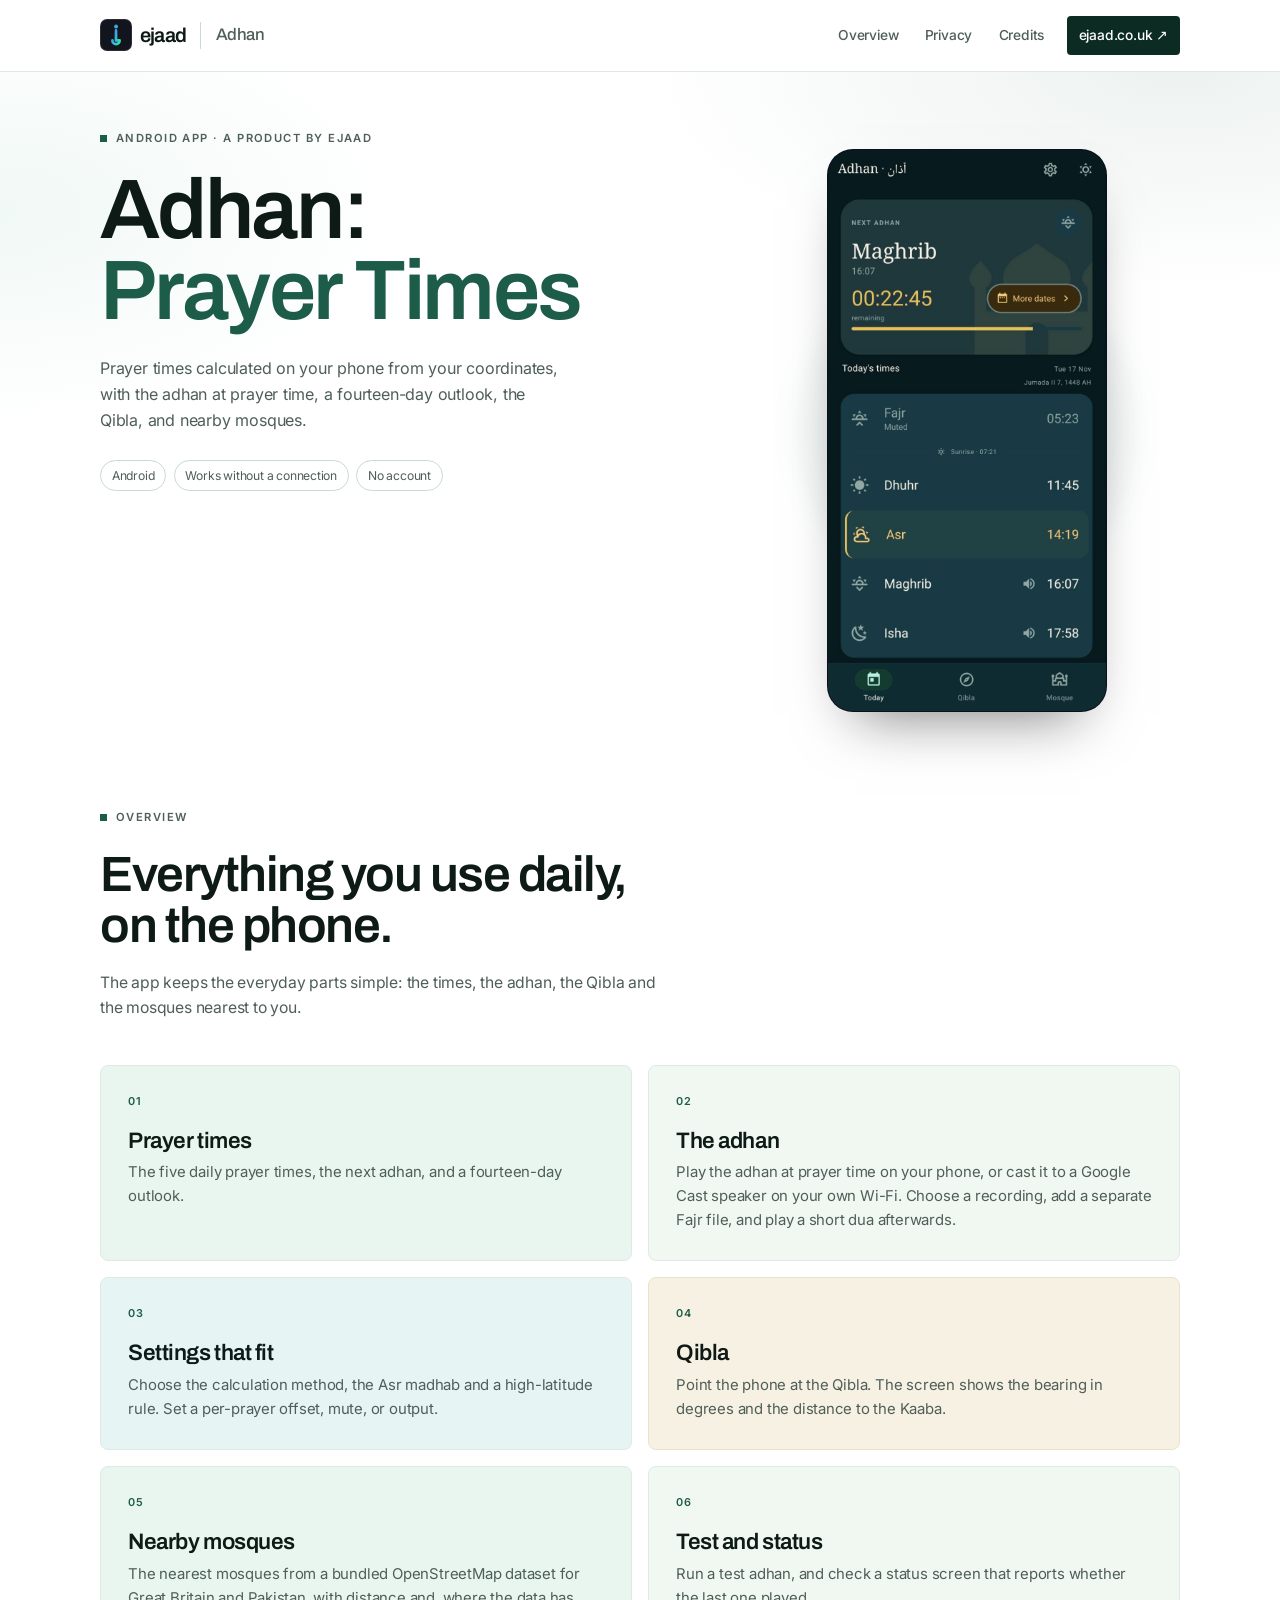
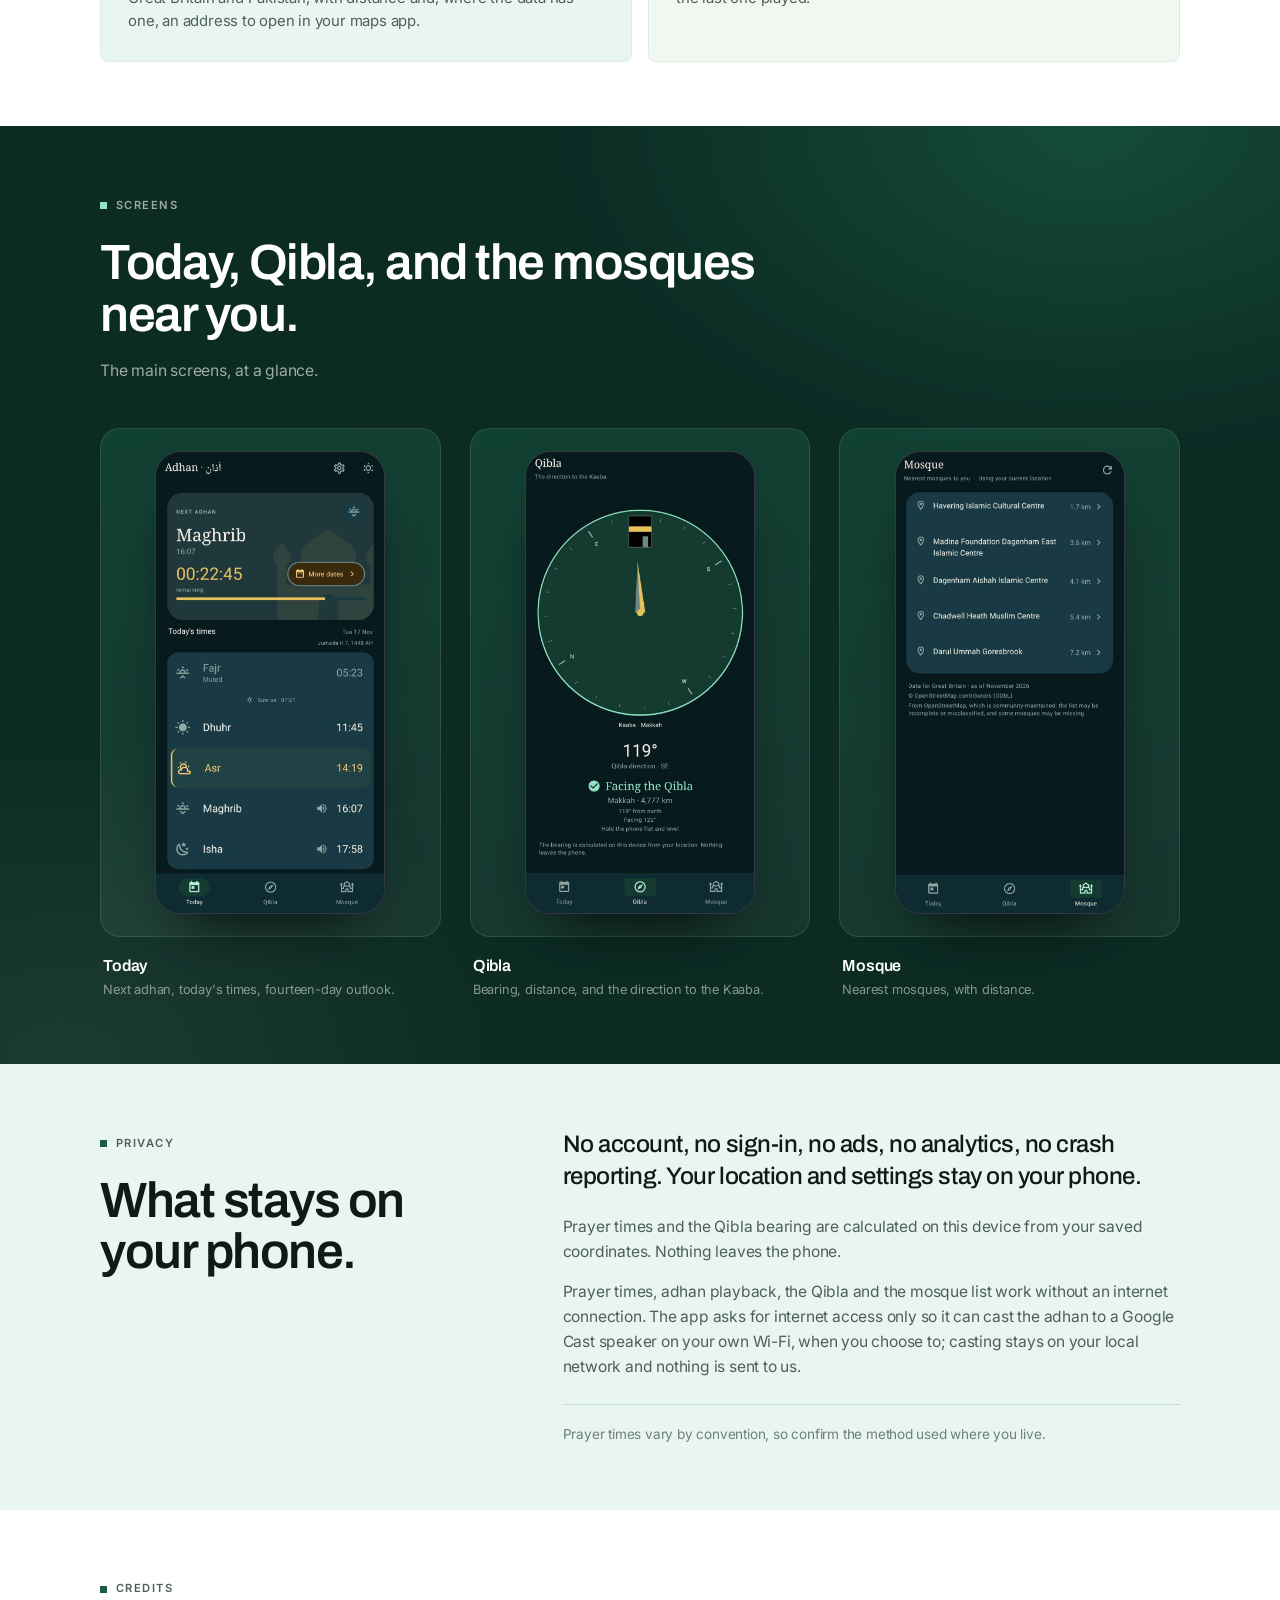
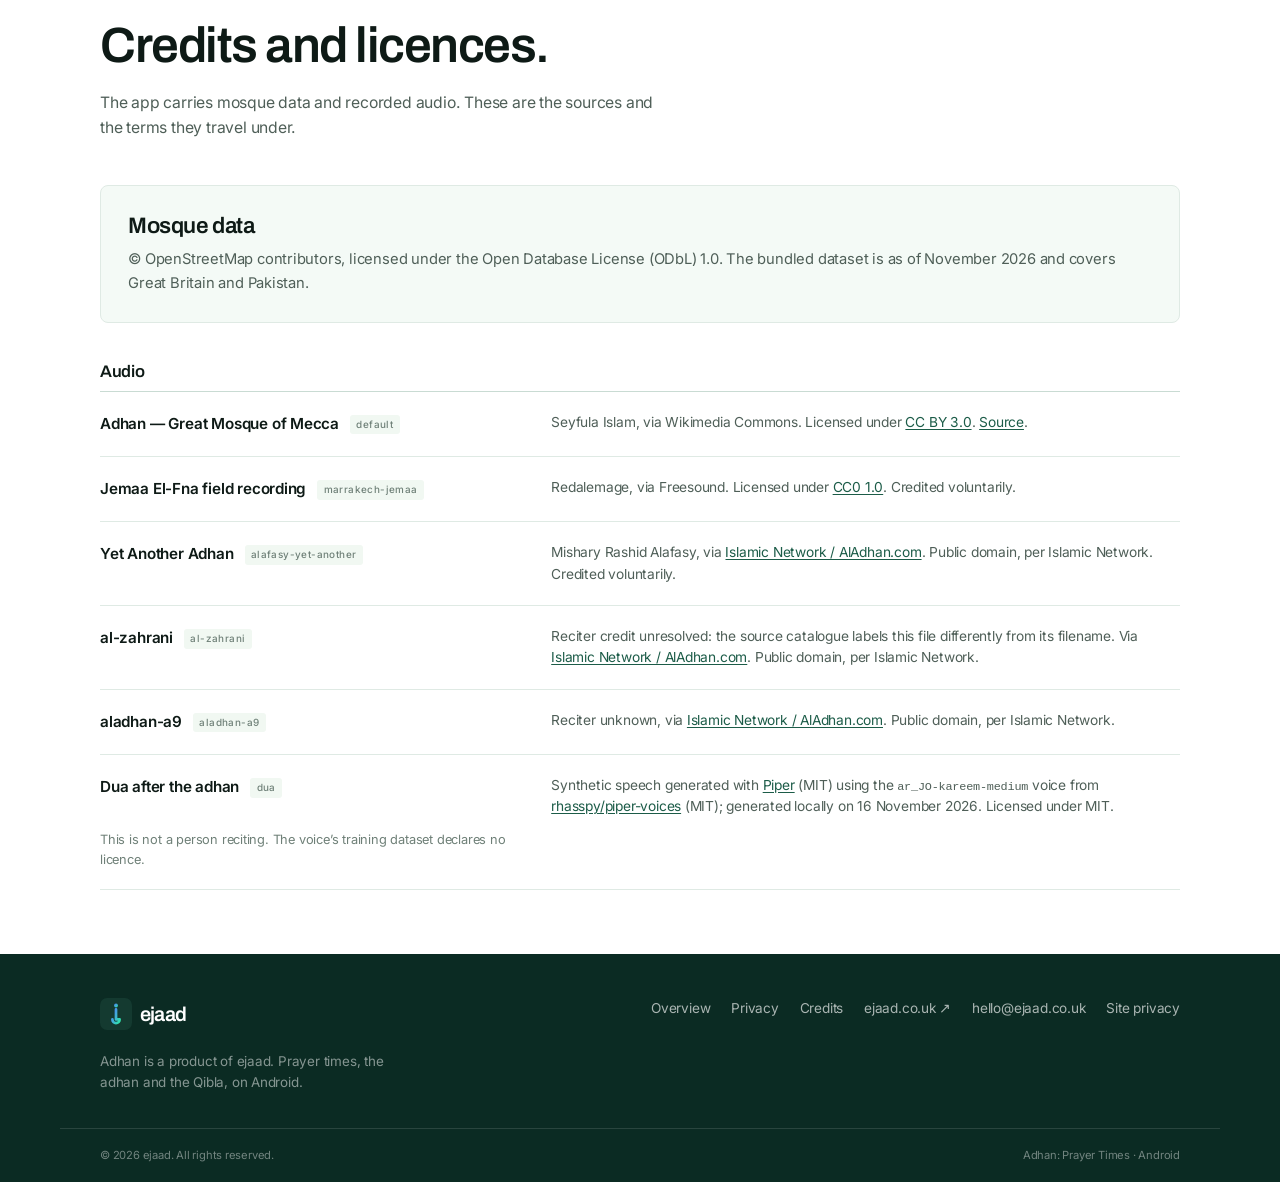
==== commit 47a8d4f5: "Add consent-gated Clarity, privacy page, and SEO schema" ====
--- a/adhan/index.html
+++ b/adhan/index.html
@@ -1,9 +1,9 @@
 <!doctype html>
-<html lang="en">
+<html lang="en-GB">
 <head>
 <meta charset="utf-8" />
 <meta name="viewport" content="width=device-width, initial-scale=1, viewport-fit=cover" />
-<meta http-equiv="Content-Security-Policy" content="default-src 'self'; base-uri 'none'; object-src 'none'; frame-src 'none'; img-src 'self' data:; font-src 'self'; style-src 'self'; script-src 'self'; connect-src 'none'; form-action 'self'" />
+<meta http-equiv="Content-Security-Policy" content="default-src 'self'; base-uri 'none'; object-src 'none'; frame-src 'none'; img-src 'self' data:; font-src 'self'; style-src 'self'; script-src 'self' 'sha256-mDRL8oIVgLPwOaaM8QO8Uq7H8HHfXc3AyPhVj7c+MnA='; connect-src 'none'; form-action 'self'" />
 <meta name="referrer" content="strict-origin-when-cross-origin" />
 <title>Adhan: Prayer Times</title>
 <meta name="description" content="An Android prayer-time app: the five daily times calculated on your phone, the adhan at prayer time, a fourteen-day outlook, the Qibla, and nearby mosques." />
@@ -11,6 +11,7 @@
 <link rel="canonical" href="https://ejaad.co.uk/adhan/" />
 
 <meta property="og:type" content="website" />
+<meta property="og:locale" content="en_GB" />
 <meta property="og:site_name" content="Adhan" />
 <meta property="og:title" content="Adhan: Prayer Times" />
 <meta property="og:description" content="Prayer times calculated on your phone, with the adhan at prayer time, a fourteen-day outlook, the Qibla and nearby mosques." />
@@ -24,6 +25,40 @@
 <link rel="icon" href="assets/img/brand-mark.svg" type="image/svg+xml" />
 <link rel="stylesheet" href="/assets/css/fonts.css" />
 <link rel="stylesheet" href="assets/css/styles.css" />
+<script type="application/ld+json">
+{
+  "@context": "https://schema.org",
+  "@graph": [
+    {
+      "@type": "MobileApplication",
+      "name": "Adhan: Prayer Times",
+      "description": "Prayer times calculated on the phone, the adhan, the Qibla, and nearby mosques. Android.",
+      "url": "https://ejaad.co.uk/adhan/",
+      "image": "https://ejaad.co.uk/adhan/assets/img/og.png",
+      "operatingSystem": "Android",
+      "applicationCategory": "LifestyleApplication",
+      "inLanguage": "en-GB"
+    },
+    {
+      "@type": "BreadcrumbList",
+      "itemListElement": [
+        {
+          "@type": "ListItem",
+          "position": 1,
+          "name": "ejaad",
+          "item": "https://ejaad.co.uk/"
+        },
+        {
+          "@type": "ListItem",
+          "position": 2,
+          "name": "Adhan: Prayer Times",
+          "item": "https://ejaad.co.uk/adhan/"
+        }
+      ]
+    }
+  ]
+}
+</script>
 </head>
 <body>
 <a class="skip-link" href="#main">Skip to content</a>
@@ -327,6 +362,7 @@
       <a href="#credits">Credits</a>
       <a href="https://ejaad.co.uk">ejaad.co.uk ↗</a>
       <a href="mailto:hello@ejaad.co.uk">hello@ejaad.co.uk</a>
+      <a href="/privacy/">Site privacy</a>
     </nav>
   </div>
   <div class="container footer-base">
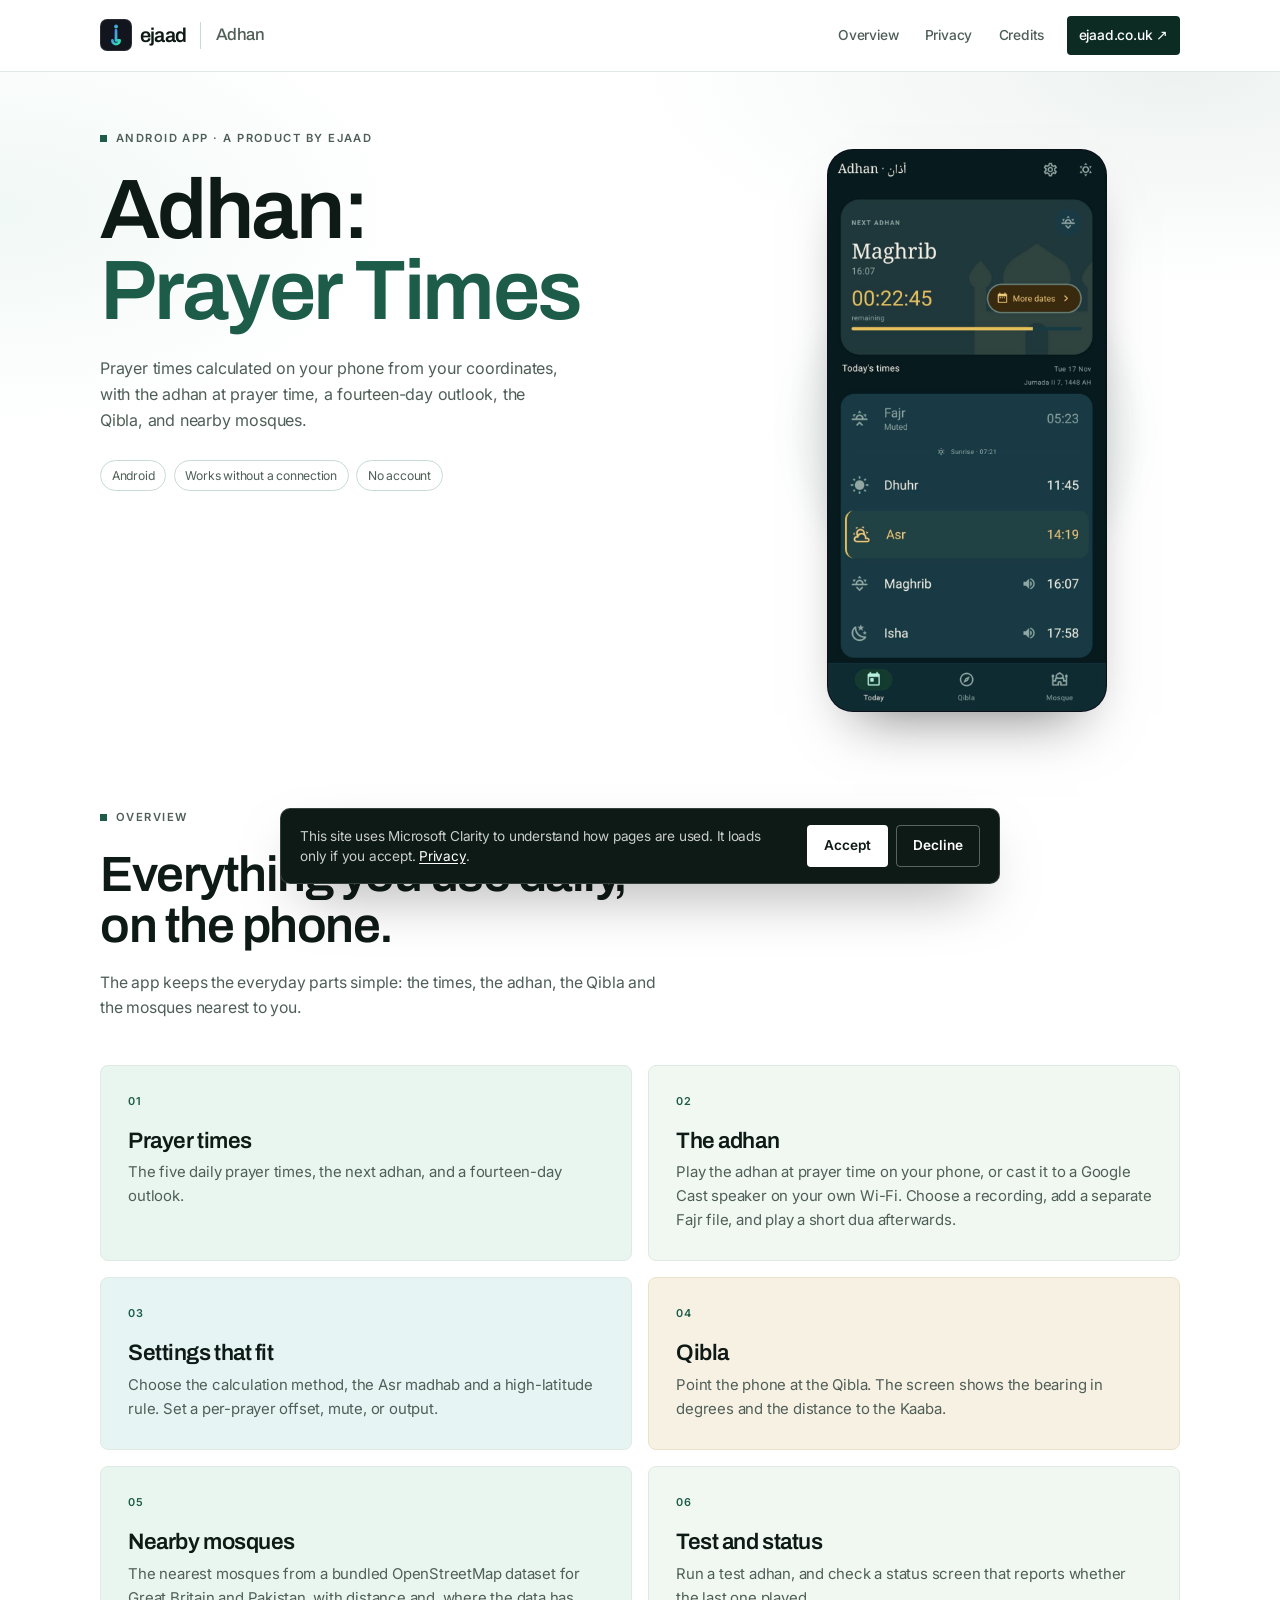
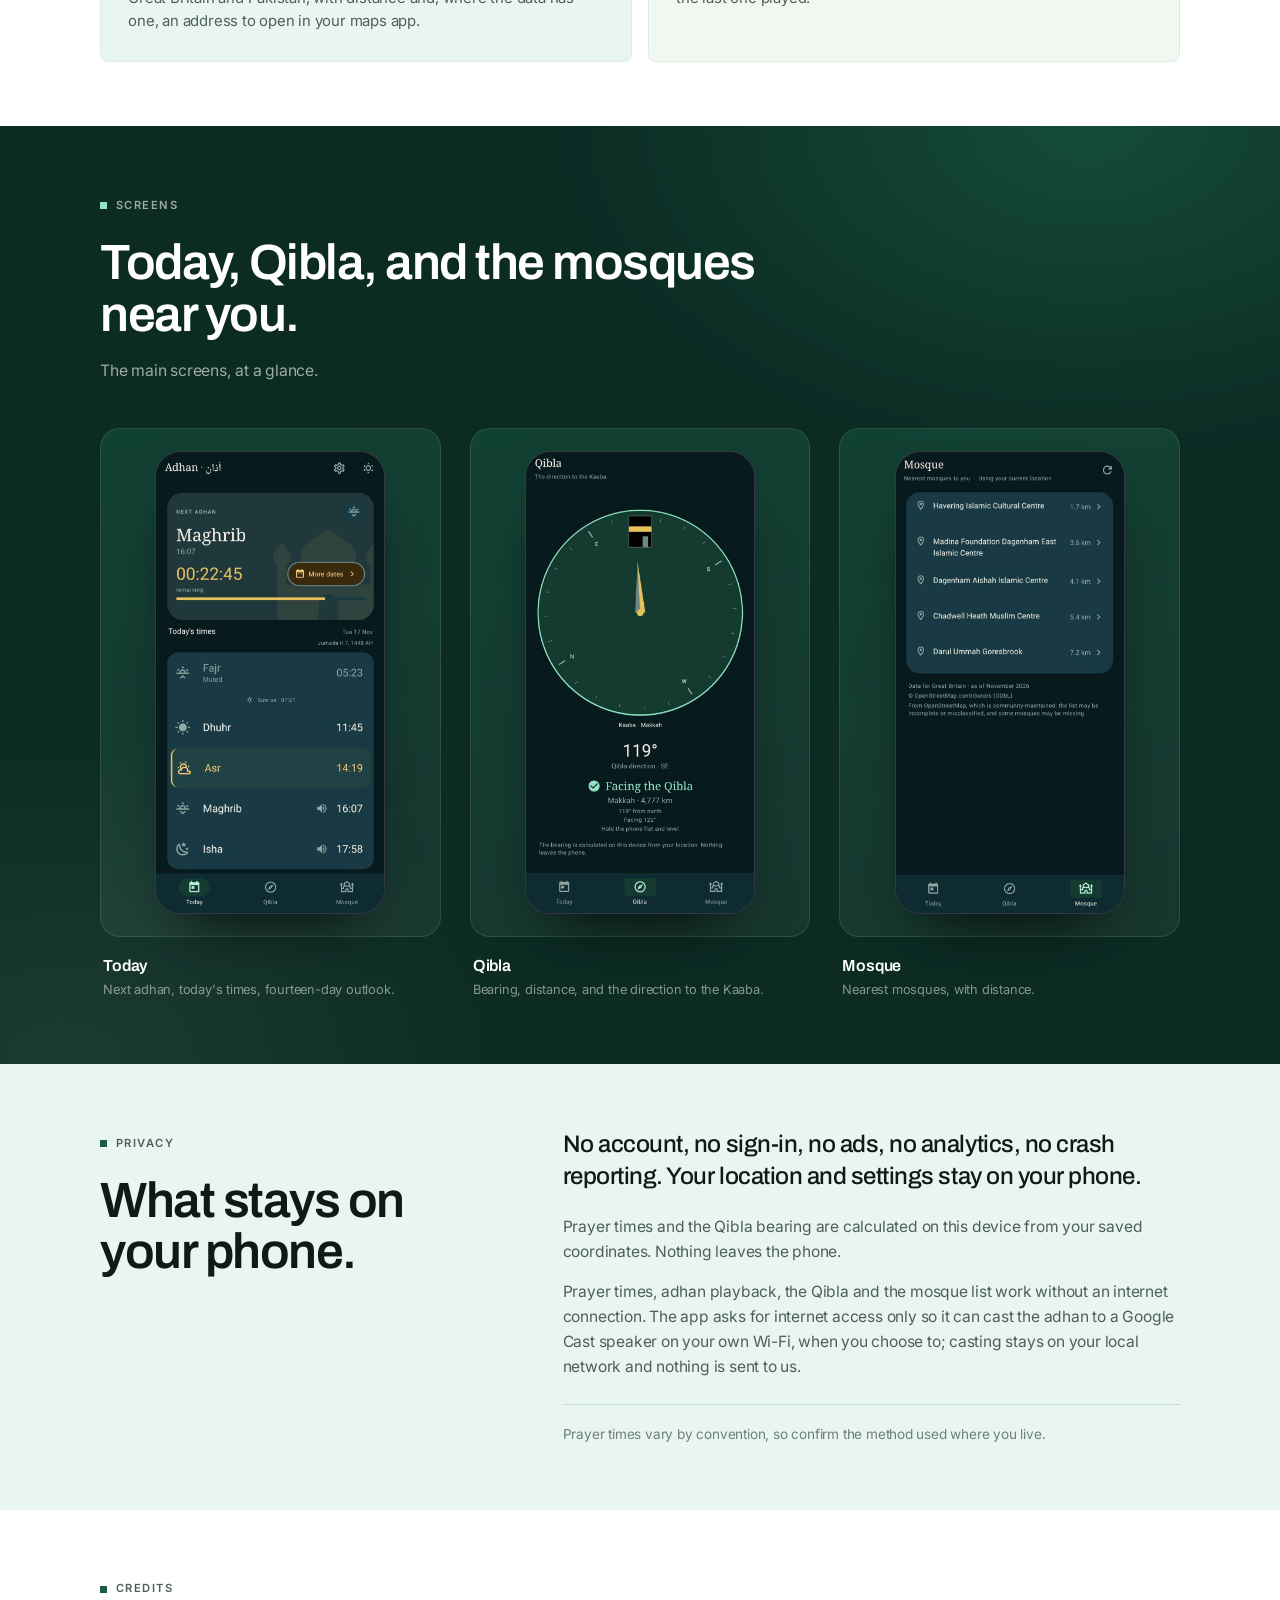
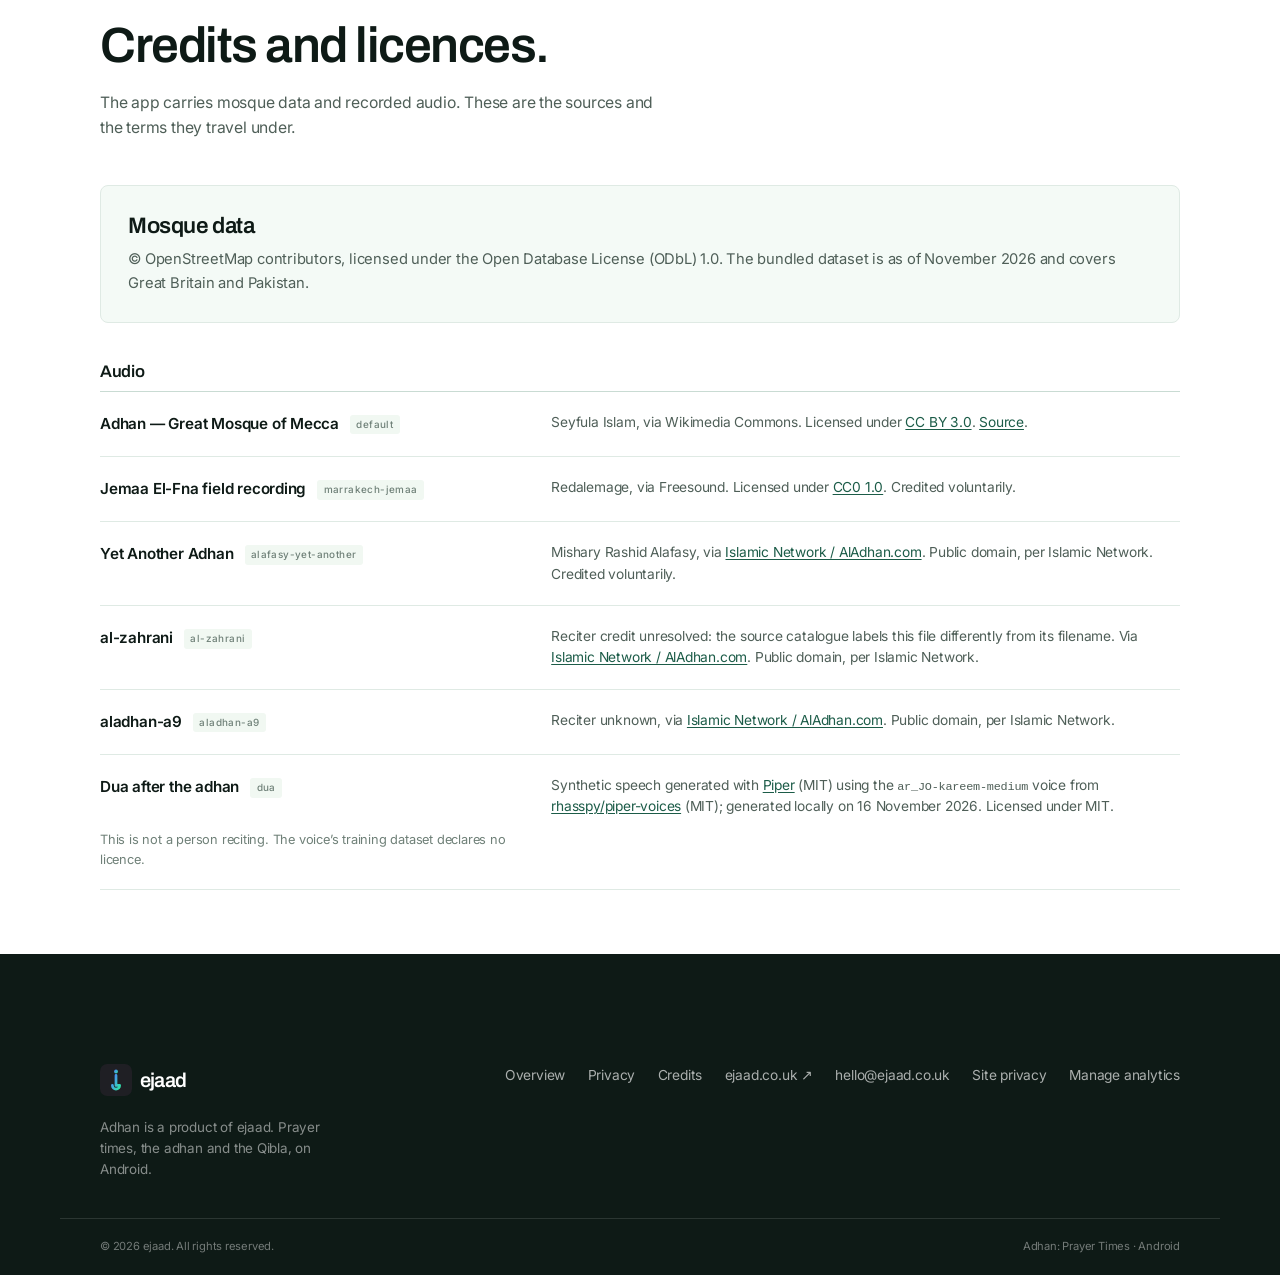
==== commit 09b005f5: "Enable consent-gated Clarity on all pages" ====
--- a/adhan/index.html
+++ b/adhan/index.html
@@ -3,7 +3,7 @@
 <head>
 <meta charset="utf-8" />
 <meta name="viewport" content="width=device-width, initial-scale=1, viewport-fit=cover" />
-<meta http-equiv="Content-Security-Policy" content="default-src 'self'; base-uri 'none'; object-src 'none'; frame-src 'none'; img-src 'self' data:; font-src 'self'; style-src 'self'; script-src 'self' 'sha256-mDRL8oIVgLPwOaaM8QO8Uq7H8HHfXc3AyPhVj7c+MnA='; connect-src 'none'; form-action 'self'" />
+<meta http-equiv="Content-Security-Policy" content="default-src 'self'; base-uri 'none'; object-src 'none'; frame-src https://*.clarity.ms; img-src 'self' data: https://*.clarity.ms; font-src 'self'; style-src 'self'; script-src 'self' 'sha256-mDRL8oIVgLPwOaaM8QO8Uq7H8HHfXc3AyPhVj7c+MnA=' https://*.clarity.ms; connect-src https://*.clarity.ms; form-action 'self'" />
 <meta name="referrer" content="strict-origin-when-cross-origin" />
 <title>Adhan: Prayer Times</title>
 <meta name="description" content="An Android prayer-time app: the five daily times calculated on your phone, the adhan at prayer time, a fourteen-day outlook, the Qibla, and nearby mosques." />
@@ -25,6 +25,7 @@
 <link rel="icon" href="assets/img/brand-mark.svg" type="image/svg+xml" />
 <link rel="stylesheet" href="/assets/css/fonts.css" />
 <link rel="stylesheet" href="assets/css/styles.css" />
+<link rel="stylesheet" href="/assets/css/consent.css" />
 <script type="application/ld+json">
 {
   "@context": "https://schema.org",
@@ -363,6 +364,7 @@
       <a href="https://ejaad.co.uk">ejaad.co.uk ↗</a>
       <a href="mailto:hello@ejaad.co.uk">hello@ejaad.co.uk</a>
       <a href="/privacy/">Site privacy</a>
+      <a href="#" id="manageConsent">Manage analytics</a>
     </nav>
   </div>
   <div class="container footer-base">
@@ -370,6 +372,18 @@
     <p>Adhan: Prayer Times · Android</p>
   </div>
 </footer>
+<div class="consent" id="consentBanner" role="region" aria-label="Analytics consent" hidden>
+  <p>
+    This site uses Microsoft Clarity to understand how pages are used. It loads only if you
+    accept. <a href="/privacy/">Privacy</a>.
+  </p>
+  <div class="consent-actions">
+    <button type="button" class="btn btn-solid" id="consentAccept">Accept</button>
+    <button type="button" class="btn btn-quiet" id="consentDecline">Decline</button>
+  </div>
+</div>
+
+<script src="/assets/js/consent.js" defer></script>
 <script src="/assets/js/year.js" defer></script>
 </body>
 </html>
--- a/assets/css/consent.css
+++ b/assets/css/consent.css
@@ -0,0 +1,429 @@
+/* Analytics consent */
+.consent {
+  position: fixed;
+  left: 50%;
+  bottom: 1rem;
+  transform: translateX(-50%);
+  z-index: 200;
+  width: min(720px, calc(100% - 2rem));
+  display: flex;
+  flex-wrap: wrap;
+  align-items: center;
+  gap: 0.8rem 1.2rem;
+  padding: 1rem 1.2rem;
+  background: var(--ink);
+  color: #fff;
+  border: 1px solid rgba(255, 255, 255, 0.16);
+  border-radius: 10px;
+  box-shadow: 0 24px 60px -24px rgba(0, 0, 0, 0.55);
+}
+.consent[hidden] { display: none; }
+.consent p {
+  flex: 1 1 300px;
+  margin: 0;
+  font-size: 0.85rem;
+  line-height: 1.5;
+  color: rgba(255, 255, 255, 0.78);
+}
+.consent a { color: #fff; text-decoration: underline; text-underline-offset: 2px; }
+.consent-actions { display: flex; gap: 0.5rem; }
+.consent .btn {
+  display: inline-flex;
+  align-items: center;
+  justify-content: center;
+  min-height: 42px;
+  padding: 0.55rem 1rem;
+  border: 1px solid transparent;
+  border-radius: 4px;
+  font-family: inherit;
+  font-size: 0.85rem;
+  font-weight: 600;
+  line-height: 1;
+  cursor: pointer;
+}
+.consent .btn-solid { background: #fff; color: var(--ink); }
+.consent .btn-solid:hover { background: #ececec; }
+.consent .btn-quiet {
+  background: transparent;
+  color: #fff;
+  border-color: rgba(255, 255, 255, 0.32);
+}
+.consent .btn-quiet:hover { border-color: #fff; }
+
+@media (max-width: 480px) {
+  .consent { bottom: 0.75rem; }
+  .consent-actions { width: 100%; }
+  .consent-actions .btn { flex: 1; }
+}
+
+/* --------------------------------------------------------------------------
+   About
+   -------------------------------------------------------------------------- */
+
+.about-grid {
+  display: grid;
+  grid-template-columns: minmax(0, 0.95fr) minmax(0, 1.05fr);
+  align-items: start;
+  gap: clamp(2rem, 5vw, 4.5rem);
+}
+.about-side { display: flex; flex-direction: column; gap: 1.8rem; }
+.about-grid h2 { max-width: 14ch; }
+
+.values {
+  display: grid;
+  gap: 0.8rem;
+  margin-top: 0;
+  padding-top: 1.6rem;
+  border-top: 1px solid rgba(43, 71, 240, 0.22);
+}
+.values li {
+  position: relative;
+  padding-left: 1.45rem;
+  font-size: 0.9rem;
+  line-height: 1.5;
+  color: var(--muted);
+}
+.values li::before {
+  content: "";
+  position: absolute;
+  left: 0;
+  top: 0.5em;
+  width: 8px;
+  height: 8px;
+  background: var(--accent);
+  border-radius: 1px;
+  transform: rotate(45deg);
+}
+.values strong { color: var(--ink); }
+
+.about-copy { max-width: 60ch; }
+.about-copy blockquote {
+  position: relative;
+  margin: 0 0 1.8rem;
+  padding-left: 2.6rem;
+  font-family: var(--font-display);
+  font-size: clamp(1.4rem, 2.4vw, 1.85rem);
+  font-weight: 500;
+  line-height: 1.25;
+  letter-spacing: -0.03em;
+}
+.about-copy blockquote em { font-style: normal; color: var(--accent); }
+.quote-mark {
+  position: absolute;
+  left: 0;
+  top: -0.18em;
+  font-family: Georgia, "Times New Roman", serif;
+  font-size: 3.4rem;
+  line-height: 1;
+  color: var(--accent);
+}
+.about-copy p { color: var(--muted); font-size: 0.96rem; line-height: 1.65; }
+
+/* --------------------------------------------------------------------------
+   Contact
+   -------------------------------------------------------------------------- */
+
+.contact-grid {
+  display: grid;
+  grid-template-columns: minmax(0, 1fr) minmax(0, 0.92fr);
+  gap: clamp(2rem, 5vw, 4.5rem);
+  align-items: start;
+}
+.contact h2 { margin-bottom: 1.3rem; }
+.contact .section-sub { max-width: 44ch; }
+
+.contact-lines { margin-top: 2.2rem; border-top: 1px solid var(--line-strong); }
+.contact-line {
+  display: flex;
+  align-items: baseline;
+  justify-content: space-between;
+  gap: 1.2rem;
+  padding: 0.95rem 0;
+  border-bottom: 1px solid var(--line);
+  transition: border-color 0.18s ease;
+}
+.contact-line:hover { border-color: var(--line-strong); }
+.contact-label {
+  font-size: 0.65rem;
+  font-weight: 600;
+  letter-spacing: 0.12em;
+  text-transform: uppercase;
+  color: var(--faint);
+  flex: none;
+}
+.contact-value { font-size: 0.95rem; font-weight: 500; }
+a.contact-line:hover .contact-value { color: var(--accent); }
+
+.contact-form {
+  display: grid;
+  gap: 0.9rem;
+  padding: clamp(1.3rem, 2.6vw, 1.9rem);
+  background: var(--soft);
+  border: 1px solid var(--line);
+  border-radius: var(--radius);
+}
+.field { display: grid; gap: 0.35rem; }
+.field-row { display: grid; grid-template-columns: 1fr 1fr; gap: 0.8rem; }
+.field label {
+  font-size: 0.65rem;
+  font-weight: 600;
+  letter-spacing: 0.1em;
+  text-transform: uppercase;
+  color: var(--muted);
+}
+.field input,
+.field select,
+.field textarea {
+  width: 100%;
+  font-family: var(--font-body);
+  font-size: 1rem;
+  color: var(--ink);
+  background: #fff;
+  border: 1px solid var(--line-strong);
+  border-radius: 4px;
+  padding: 0.7rem 0.8rem;
+  transition: border-color 0.16s ease, box-shadow 0.16s ease;
+}
+.field textarea { resize: vertical; min-height: 108px; line-height: 1.5; }
+.field select {
+  appearance: none;
+  padding-right: 2rem;
+  background-image: url("data:image/svg+xml,%3Csvg xmlns='http://www.w3.org/2000/svg' width='12' height='12' fill='none' stroke='%235c5c66' stroke-width='1.6'%3E%3Cpath d='M2 4l4 4 4-4'/%3E%3C/svg%3E");
+  background-repeat: no-repeat;
+  background-position: right 0.8rem center;
+}
+.field input::placeholder,
+.field textarea::placeholder { color: #a3a3ac; }
+.field input:focus,
+.field select:focus,
+.field textarea:focus {
+  outline: none;
+  border-color: var(--accent);
+  box-shadow: 0 0 0 3px rgba(43, 71, 240, 0.14);
+}
+.field input[aria-invalid="true"],
+.field textarea[aria-invalid="true"] { border-color: #d92d20; }
+
+.contact-form .btn { margin-top: 0.2rem; }
+.form-note {
+  margin: 0;
+  text-align: center;
+  font-size: 0.72rem;
+  line-height: 1.5;
+  color: var(--faint);
+}
+.form-note.is-error { color: #d92d20; }
+
+/* --------------------------------------------------------------------------
+   Footer
+   -------------------------------------------------------------------------- */
+
+.site-footer {
+  background: var(--ink);
+  color: #fff;
+  padding-top: clamp(3rem, 6vw, 4.5rem);
+  padding-bottom: env(safe-area-inset-bottom);
+}
+.footer-top {
+  padding-bottom: clamp(2.4rem, 4.5vw, 3.4rem);
+  border-bottom: 1px solid rgba(255, 255, 255, 0.14);
+}
+.footer-kicker {
+  margin-bottom: 1.4rem;
+  font-size: 0.68rem;
+  font-weight: 600;
+  letter-spacing: 0.14em;
+  text-transform: uppercase;
+  color: rgba(255, 255, 255, 0.5);
+}
+.footer-cta {
+  display: flex;
+  flex-wrap: wrap;
+  align-items: flex-end;
+  justify-content: space-between;
+  gap: 1.6rem 3rem;
+}
+.footer-cta h2 { color: #fff; font-size: clamp(2.3rem, 5.2vw, 4rem); }
+
+.footer-inner {
+  display: flex;
+  flex-wrap: wrap;
+  justify-content: space-between;
+  gap: 2rem;
+  padding-block: 2.4rem;
+}
+.footer-brand p {
+  max-width: 32ch;
+  margin: 0.8rem 0 0;
+  font-size: 0.84rem;
+  color: rgba(255, 255, 255, 0.5);
+}
+.footer-brand .brand-mark svg rect { fill: #1f1f24; }
+.footer-nav { display: flex; flex-wrap: wrap; gap: 0.5rem 1.4rem; align-items: flex-start; }
+.footer-nav a { font-size: 0.86rem; color: rgba(255, 255, 255, 0.65); transition: color 0.16s ease; }
+.footer-nav a:hover { color: #fff; }
+
+.footer-base {
+  display: flex;
+  flex-wrap: wrap;
+  justify-content: space-between;
+  gap: 0.4rem 1.5rem;
+  padding-block: 1.2rem;
+  border-top: 1px solid rgba(255, 255, 255, 0.12);
+}
+.footer-base p { margin: 0; font-size: 0.7rem; color: rgba(255, 255, 255, 0.42); }
+
+/* --------------------------------------------------------------------------
+   Reveal
+   -------------------------------------------------------------------------- */
+
+.js .reveal {
+  opacity: 0;
+  transform: translateY(14px);
+  transition: opacity 0.65s var(--ease), transform 0.65s var(--ease);
+}
+.js .reveal.is-visible { opacity: 1; transform: none; }
+
+/* --------------------------------------------------------------------------
+   Responsive
+   -------------------------------------------------------------------------- */
+
+@media (max-width: 1000px) {
+  .hero-grid { grid-template-columns: 1fr; gap: 2rem; }
+  .hero-poster { display: none; }
+  .hero-row { gap: 1.3rem; }
+  .capability-band { grid-template-columns: repeat(2, minmax(0, 1fr)); }
+  .cap:nth-child(2n) { border-right: 0; }
+  .cap:nth-child(-n + 2) { border-bottom: 1px solid var(--line); }
+  .section-head.split { grid-template-columns: 1fr; gap: 1.2rem; align-items: start; }
+  .steps { grid-template-columns: repeat(2, minmax(0, 1fr)); row-gap: 2.2rem; }
+  .step { min-height: 0; }
+  .work-grid { grid-template-columns: 1fr; }
+  .case { display: grid; grid-template-columns: minmax(0, 0.9fr) minmax(0, 1.1fr); }
+  .case-cover { aspect-ratio: auto; min-height: 240px; }
+  .about-grid {
+    display: flex;
+    flex-direction: column;
+    gap: 1.5rem;
+  }
+  .about-side { display: contents; }
+  .about-head { order: 1; }
+  .about-copy { order: 2; }
+  .values { order: 3; }
+  .about-grid h2 { max-width: 20ch; }
+  .contact-grid { grid-template-columns: 1fr; }
+}
+
+@media (max-width: 760px) {
+  body { font-size: 16px; }
+
+  .nav-toggle { display: block; }
+  .nav {
+    position: fixed;
+    inset: calc(var(--header-h) + env(safe-area-inset-top)) 0 0;
+    display: flex;
+    flex-direction: column;
+    align-items: stretch;
+    gap: 0;
+    padding: 0.5rem clamp(1.15rem, 4.2vw, 2.75rem) calc(2rem + env(safe-area-inset-bottom));
+    background: #fff;
+    overflow-y: auto;
+    opacity: 0;
+    visibility: hidden;
+    transform: translateY(-8px);
+    transition: opacity 0.22s ease, transform 0.26s var(--ease), visibility 0.22s;
+  }
+  .nav.is-open { opacity: 1; visibility: visible; transform: none; }
+  .nav > a {
+    padding: 1rem 0.1rem;
+    border-bottom: 1px solid var(--line);
+    border-radius: 0;
+    font-family: var(--font-display);
+    font-size: 1.55rem;
+    font-weight: 600;
+    letter-spacing: -0.035em;
+    color: var(--ink);
+  }
+  .nav > a:hover { background: none; color: var(--accent); }
+  .nav a.nav-cta {
+    margin: 1.3rem 0 0;
+    padding: 0.95rem 1.2rem;
+    border: 0;
+    border-radius: 4px;
+    background: var(--ink);
+    color: #fff;
+    font-family: var(--font-body);
+    font-size: 0.95rem;
+    font-weight: 500;
+    letter-spacing: -0.01em;
+    text-align: center;
+  }
+  body.nav-open { overflow: hidden; }
+
+  .hero { padding-top: 2.2rem; padding-bottom: 1.6rem; }
+  .hero h1 { font-size: clamp(2.45rem, 10.5vw, 3.6rem); }
+  .poster-foot span:last-child { display: none; }
+  .hero-actions { width: 100%; align-items: flex-start; flex-direction: column; }
+  .hero-actions .btn { width: 100%; }
+
+  .cap { padding: 1.1rem 0.9rem 1.3rem; gap: 0; min-height: 118px; }
+  .cap-name { font-size: 1rem; }
+  .cap-arrow { display: none; }
+
+  .service-row { grid-template-columns: 38px minmax(0, 1fr) 28px; gap: 0.7rem; margin-inline: -0.65rem; padding: 1.5rem 0.65rem; }
+  .row-num { padding-top: 0.2rem; }
+  .row-copy { font-size: 0.92rem; }
+  .row-arrow { font-size: 1.1rem; align-self: start; margin-top: 0.2rem; }
+  .row-tag { display: none; }
+
+  .stats-grid { grid-template-columns: 1fr 1fr; gap: 1.6rem 0; }
+  .stat { padding-inline: 1.2rem; }
+  .stat:nth-child(odd) { padding-left: 0; border-left: 0; }
+  .stat strong { font-size: 2.3rem; }
+
+  .steps { grid-template-columns: 1fr; gap: 0; }
+  .step { min-height: 0; padding: 1.4rem 0; border-top-width: 1px; }
+  .step-num { margin-bottom: 1rem; }
+  .step-meta { padding-top: 0.9rem; }
+
+  .case { display: flex; }
+  .case-cover { aspect-ratio: 16 / 9; min-height: 0; }
+
+  .stack { flex-direction: column; align-items: flex-start; }
+
+  .field-row { grid-template-columns: 1fr; }
+  .contact-line { flex-direction: column; align-items: flex-start; gap: 0.15rem; }
+
+  .footer-cta { align-items: flex-start; }
+  .footer-inner { flex-direction: column; gap: 1.6rem; }
+}
+
+@media (max-width: 420px) {
+  .hero h1 { font-size: 2.42rem; }
+  .stats-grid { grid-template-columns: 1fr; gap: 0; }
+  .stat { padding: 0.9rem 0; border-left: 0; border-top: 1px solid rgba(255, 255, 255, 0.14); }
+  .stat:first-child { border-top: 0; padding-top: 0; }
+  .stat strong { font-size: 2rem; }
+}
+
+/* --------------------------------------------------------------------------
+   Motion & print
+   -------------------------------------------------------------------------- */
+
+@media (prefers-reduced-motion: reduce) {
+  html { scroll-behavior: auto; }
+  *, *::before, *::after {
+    animation-duration: 0.001ms !important;
+    animation-iteration-count: 1 !important;
+    transition-duration: 0.001ms !important;
+  }
+  .js .reveal { opacity: 1; transform: none; }
+}
+
+@media print {
+  .site-header, .nav-toggle, .capability-band, .contact-form { display: none !important; }
+  body { background: #fff; color: #000; }
+  .site-footer, .stats-band { background: #fff !important; color: #000 !important; }
+  .site-footer p, .site-footer a, .stat p { color: #000 !important; }
+  .case, .step, .service-row { break-inside: avoid; }
+}
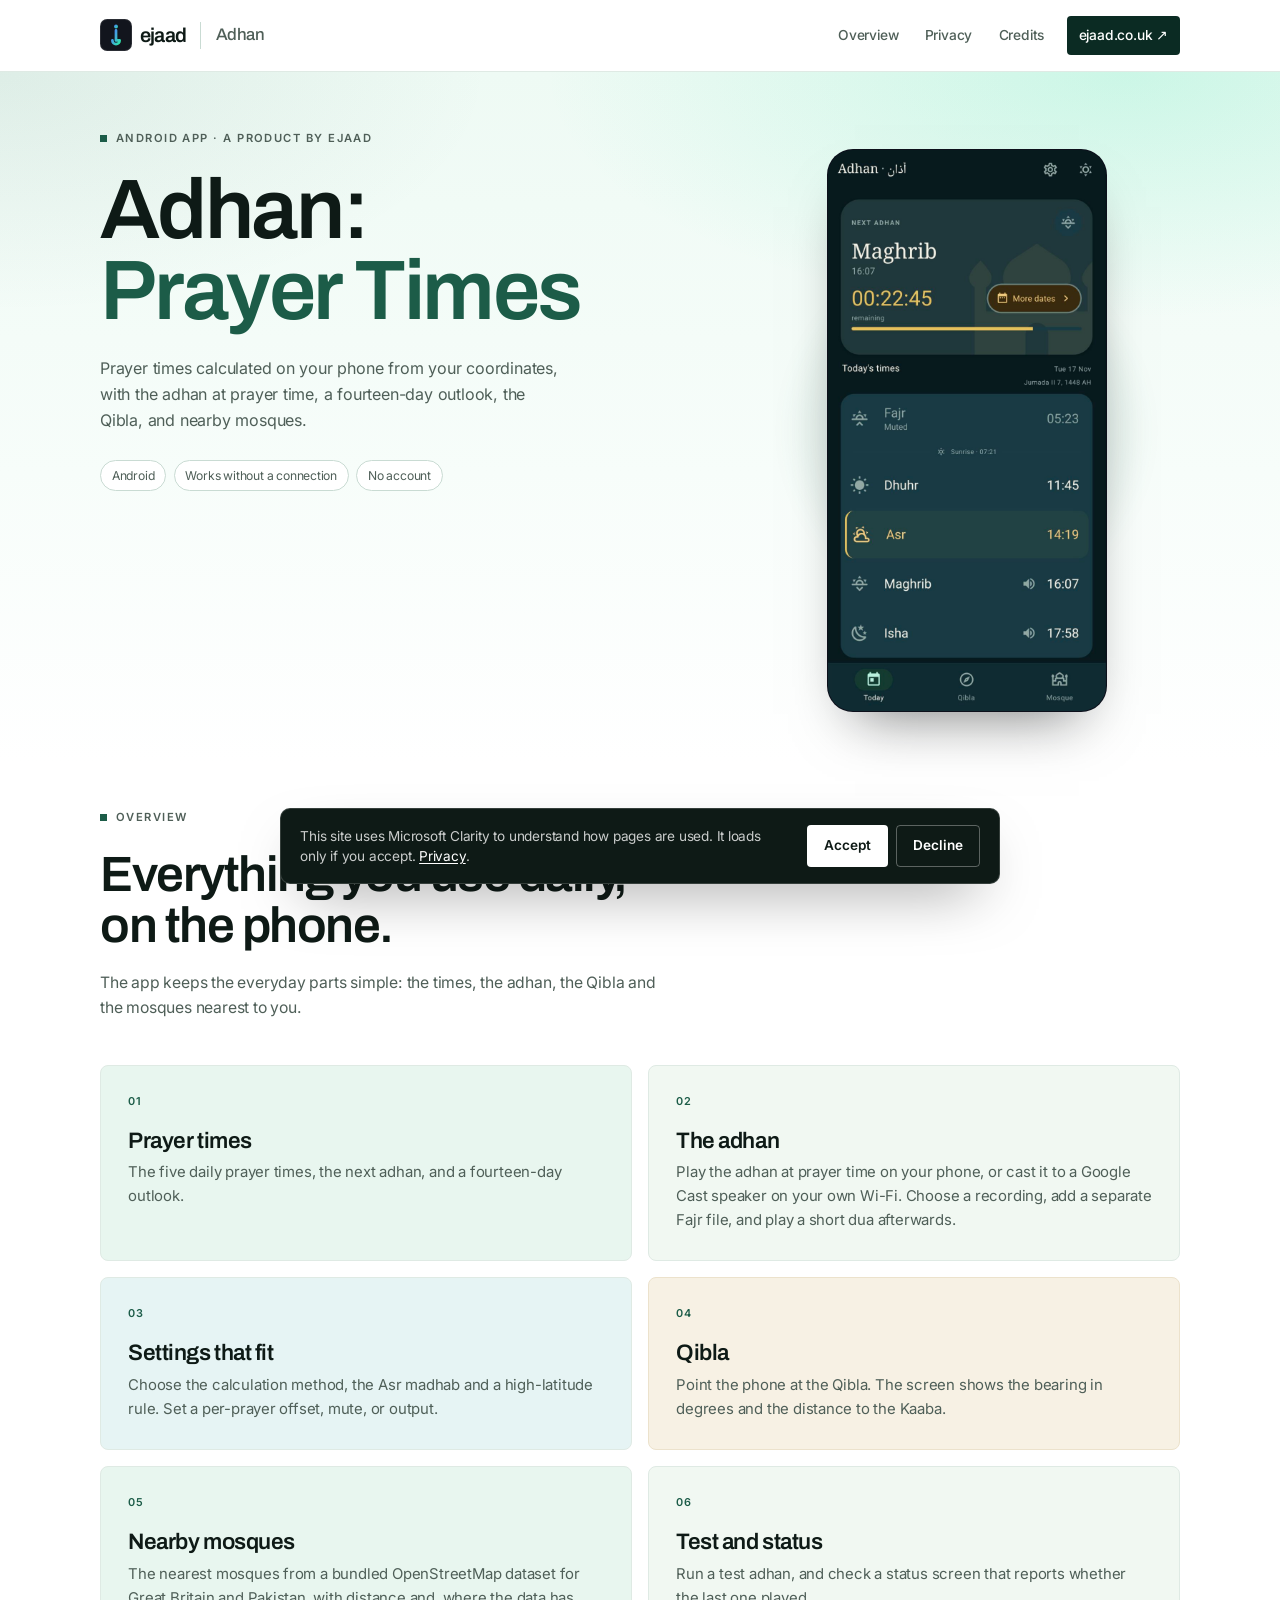
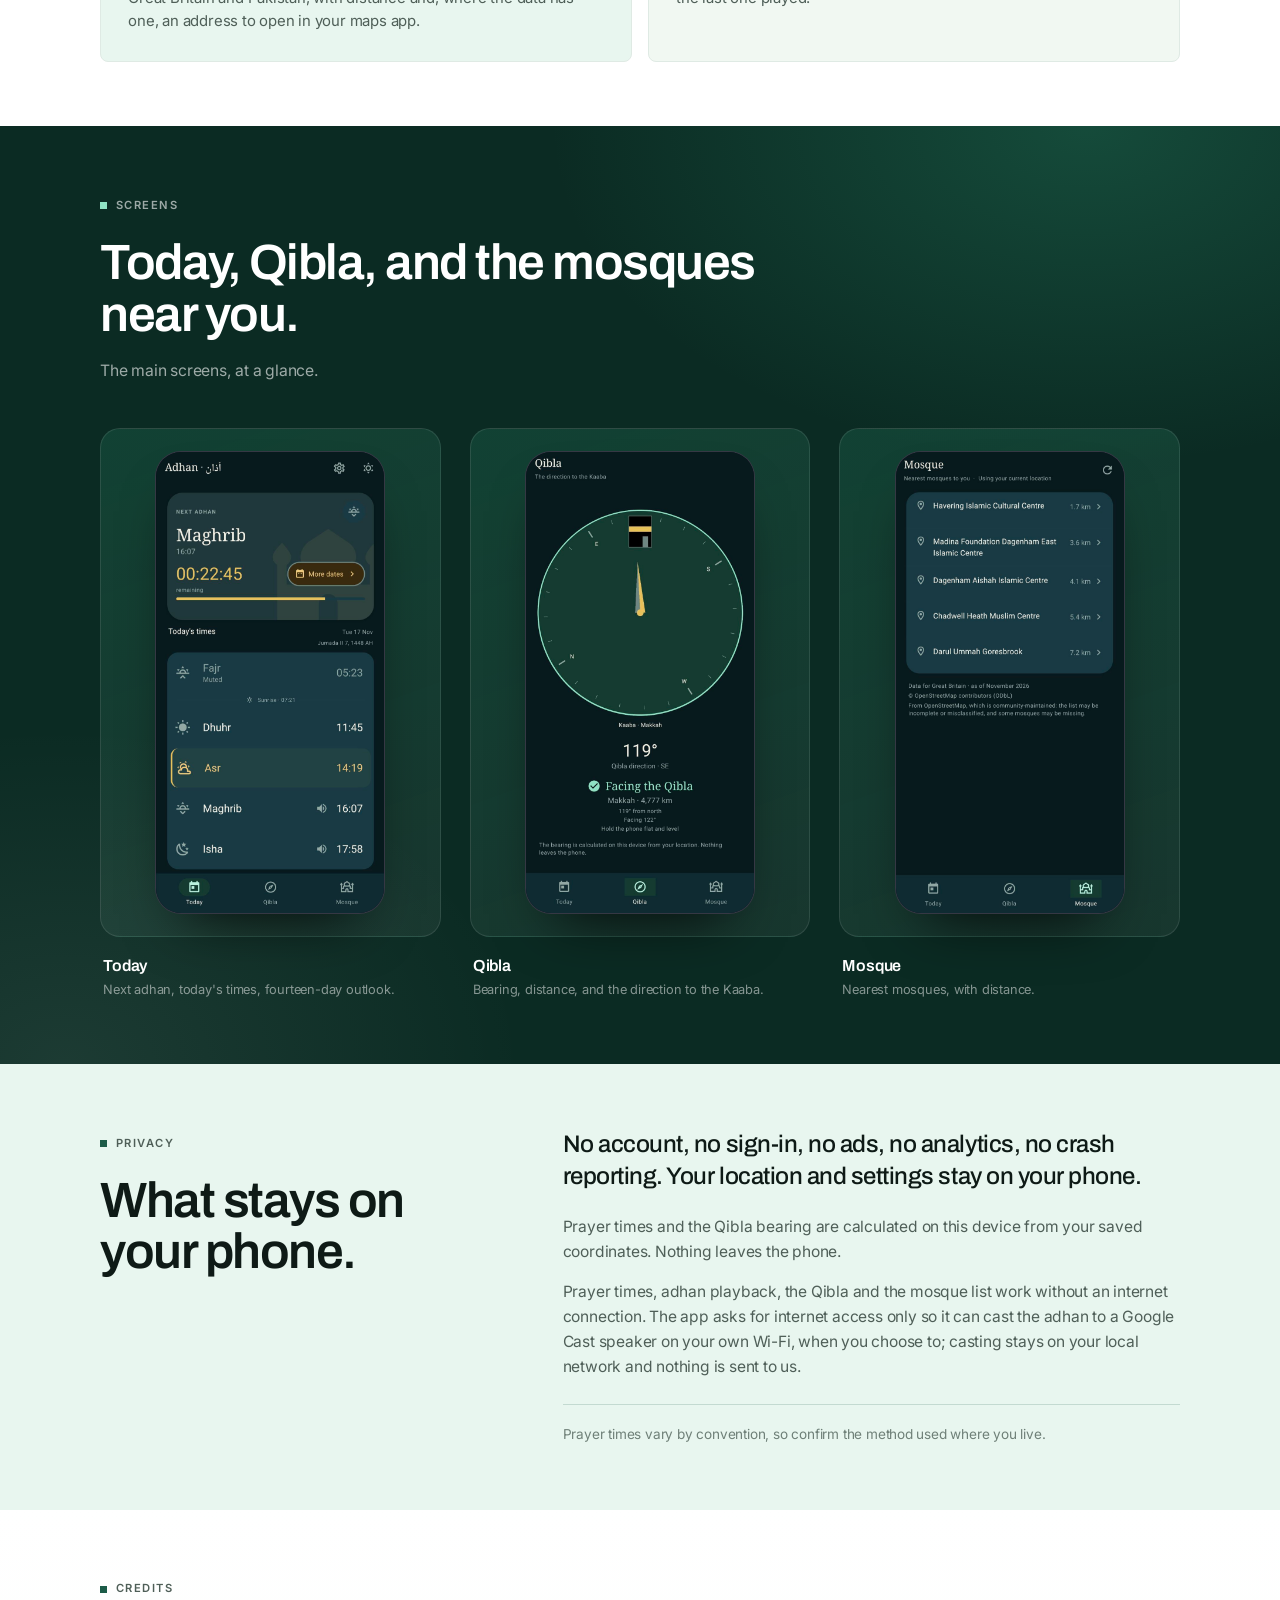
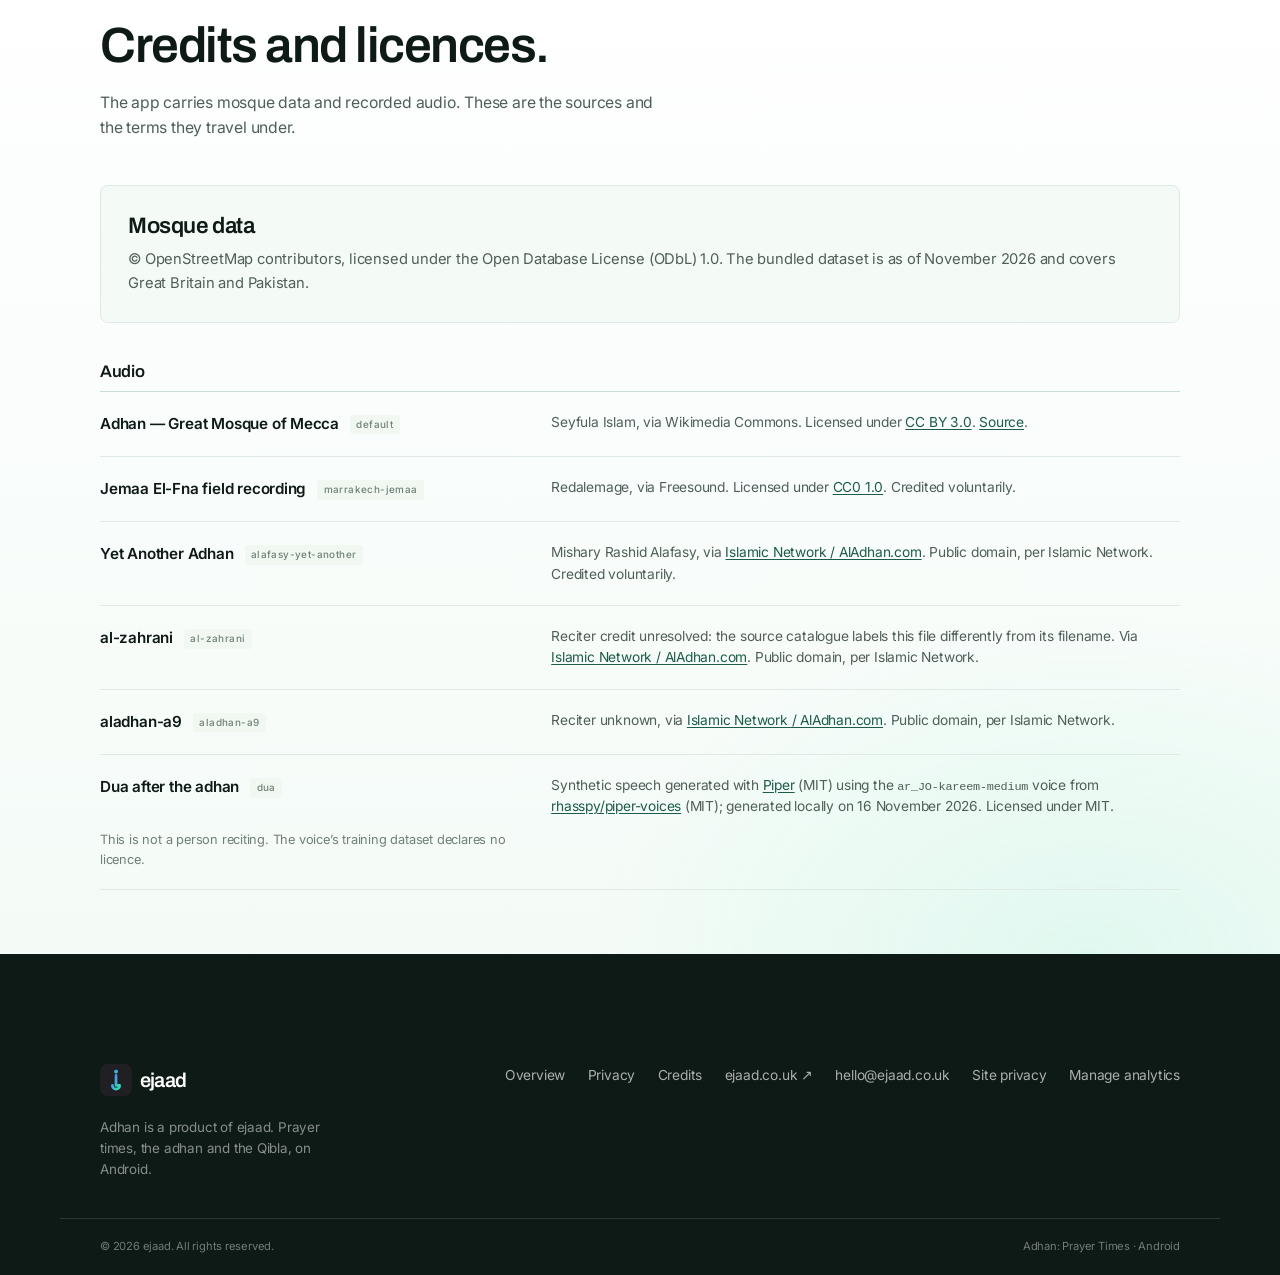
==== commit 17444c5b: "Cache-bust CSS and JS with version query strings" ====
--- a/adhan/index.html
+++ b/adhan/index.html
@@ -23,9 +23,9 @@
 <meta name="twitter:image" content="https://ejaad.co.uk/adhan/assets/img/og.png" />
 
 <link rel="icon" href="assets/img/brand-mark.svg" type="image/svg+xml" />
-<link rel="stylesheet" href="/assets/css/fonts.css" />
-<link rel="stylesheet" href="assets/css/styles.css" />
-<link rel="stylesheet" href="/assets/css/consent.css" />
+<link rel="stylesheet" href="/assets/css/fonts.css?v=20261119" />
+<link rel="stylesheet" href="assets/css/styles.css?v=20261119" />
+<link rel="stylesheet" href="/assets/css/consent.css?v=20261119" />
 <script type="application/ld+json">
 {
   "@context": "https://schema.org",
@@ -383,7 +383,7 @@
   </div>
 </div>
 
-<script src="/assets/js/consent.js" defer></script>
-<script src="/assets/js/year.js" defer></script>
+<script src="/assets/js/consent.js?v=20261119" defer></script>
+<script src="/assets/js/year.js?v=20261119" defer></script>
 </body>
 </html>
--- a/adhan/assets/css/styles.css
+++ b/adhan/assets/css/styles.css
@@ -165,8 +165,9 @@
 .hero {
   padding-block: clamp(2rem, 4vw, 3.5rem) 1.5rem;
   background:
-    radial-gradient(60% 45% at 92% 0%, rgba(28, 92, 72, 0.08), transparent 70%),
-    radial-gradient(45% 45% at 0% 20%, rgba(47, 158, 119, 0.07), transparent 70%);
+    radial-gradient(70% 55% at 88% 0%, rgba(46, 230, 168, 0.18), transparent 65%),
+    radial-gradient(55% 50% at 0% 0%, rgba(28, 92, 72, 0.08), transparent 70%),
+    linear-gradient(180deg, #eefaf4 0%, #f7fdfa 58%, #ffffff 100%);
 }
 
 .hero-grid {
@@ -470,3 +471,10 @@
   html { scroll-behavior: auto; }
   *, *::before, *::after { transition-duration: 0.001ms !important; animation: none !important; }
 }
+
+/* Closing wash above the footer */
+#credits {
+  background:
+    radial-gradient(60% 50% at 85% 100%, rgba(46, 230, 168, 0.1), transparent 65%),
+    linear-gradient(180deg, #ffffff 0%, #f4fbf7 100%);
+}
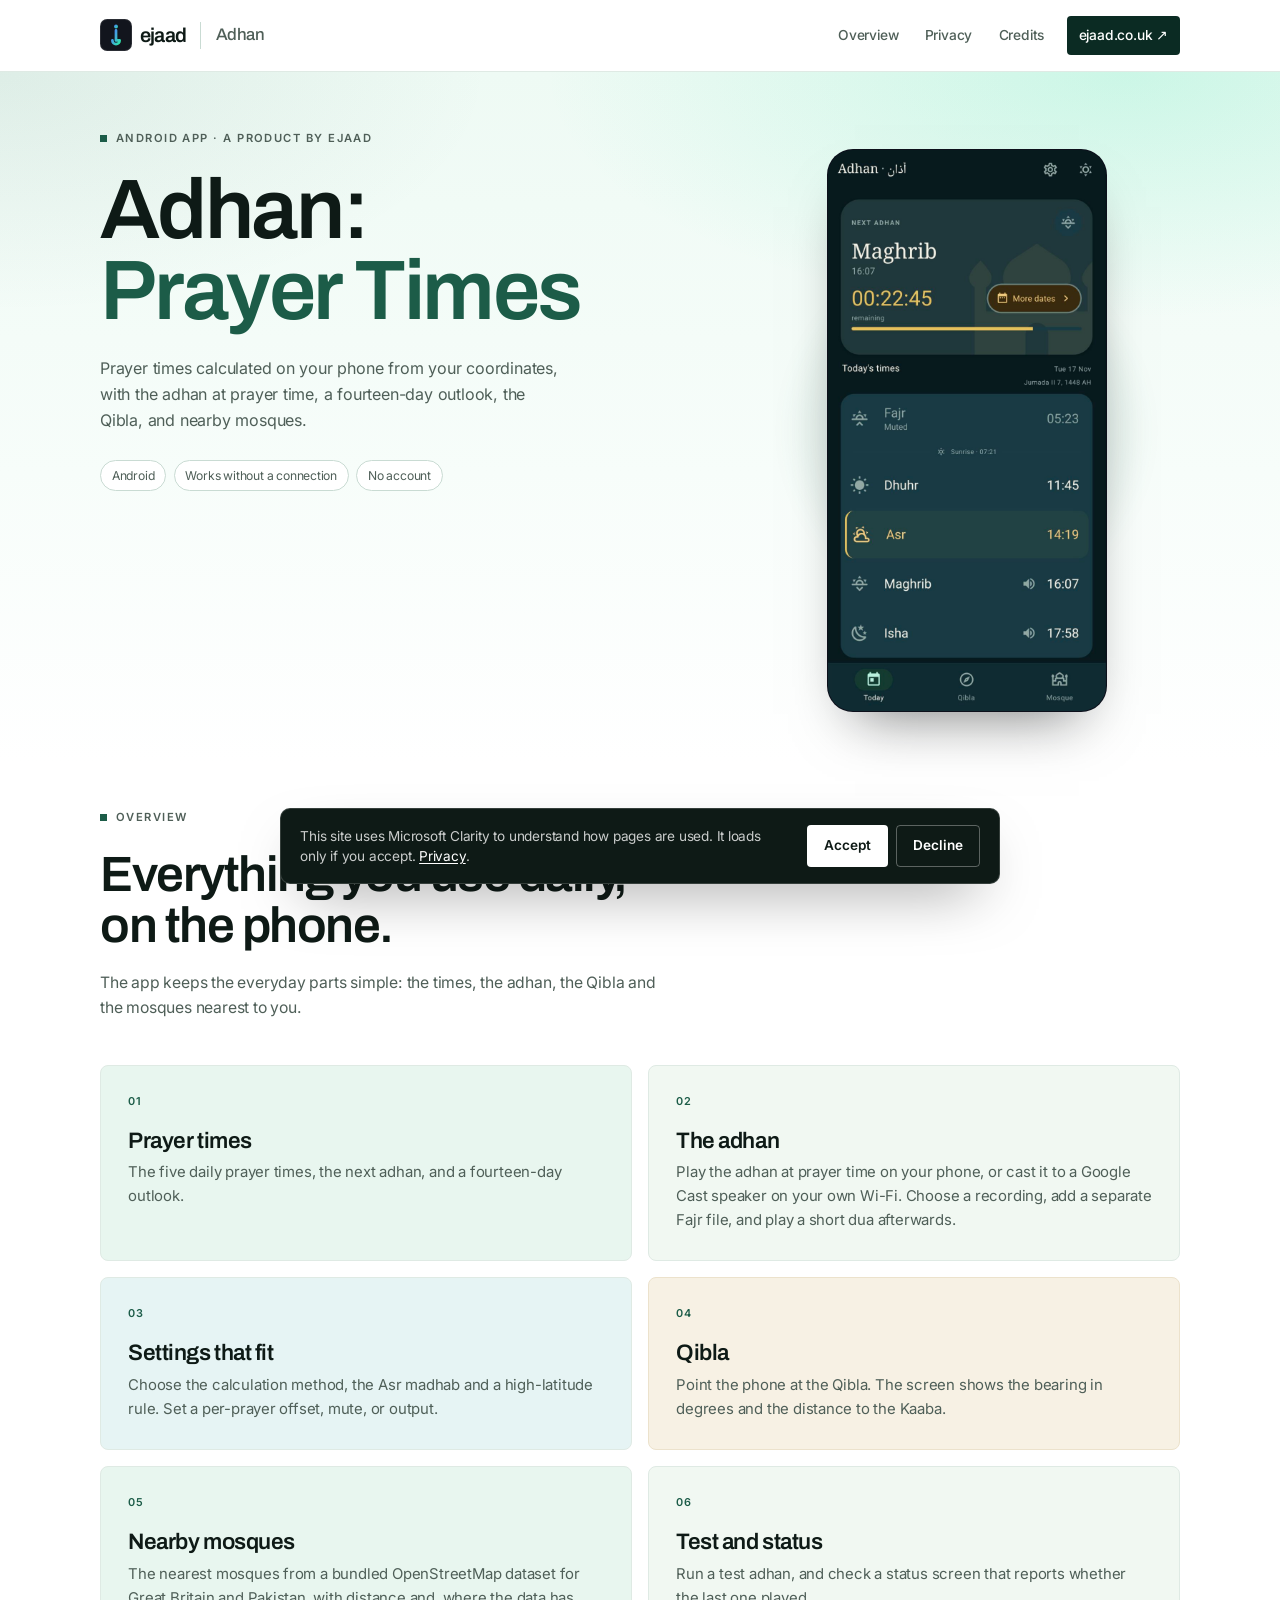
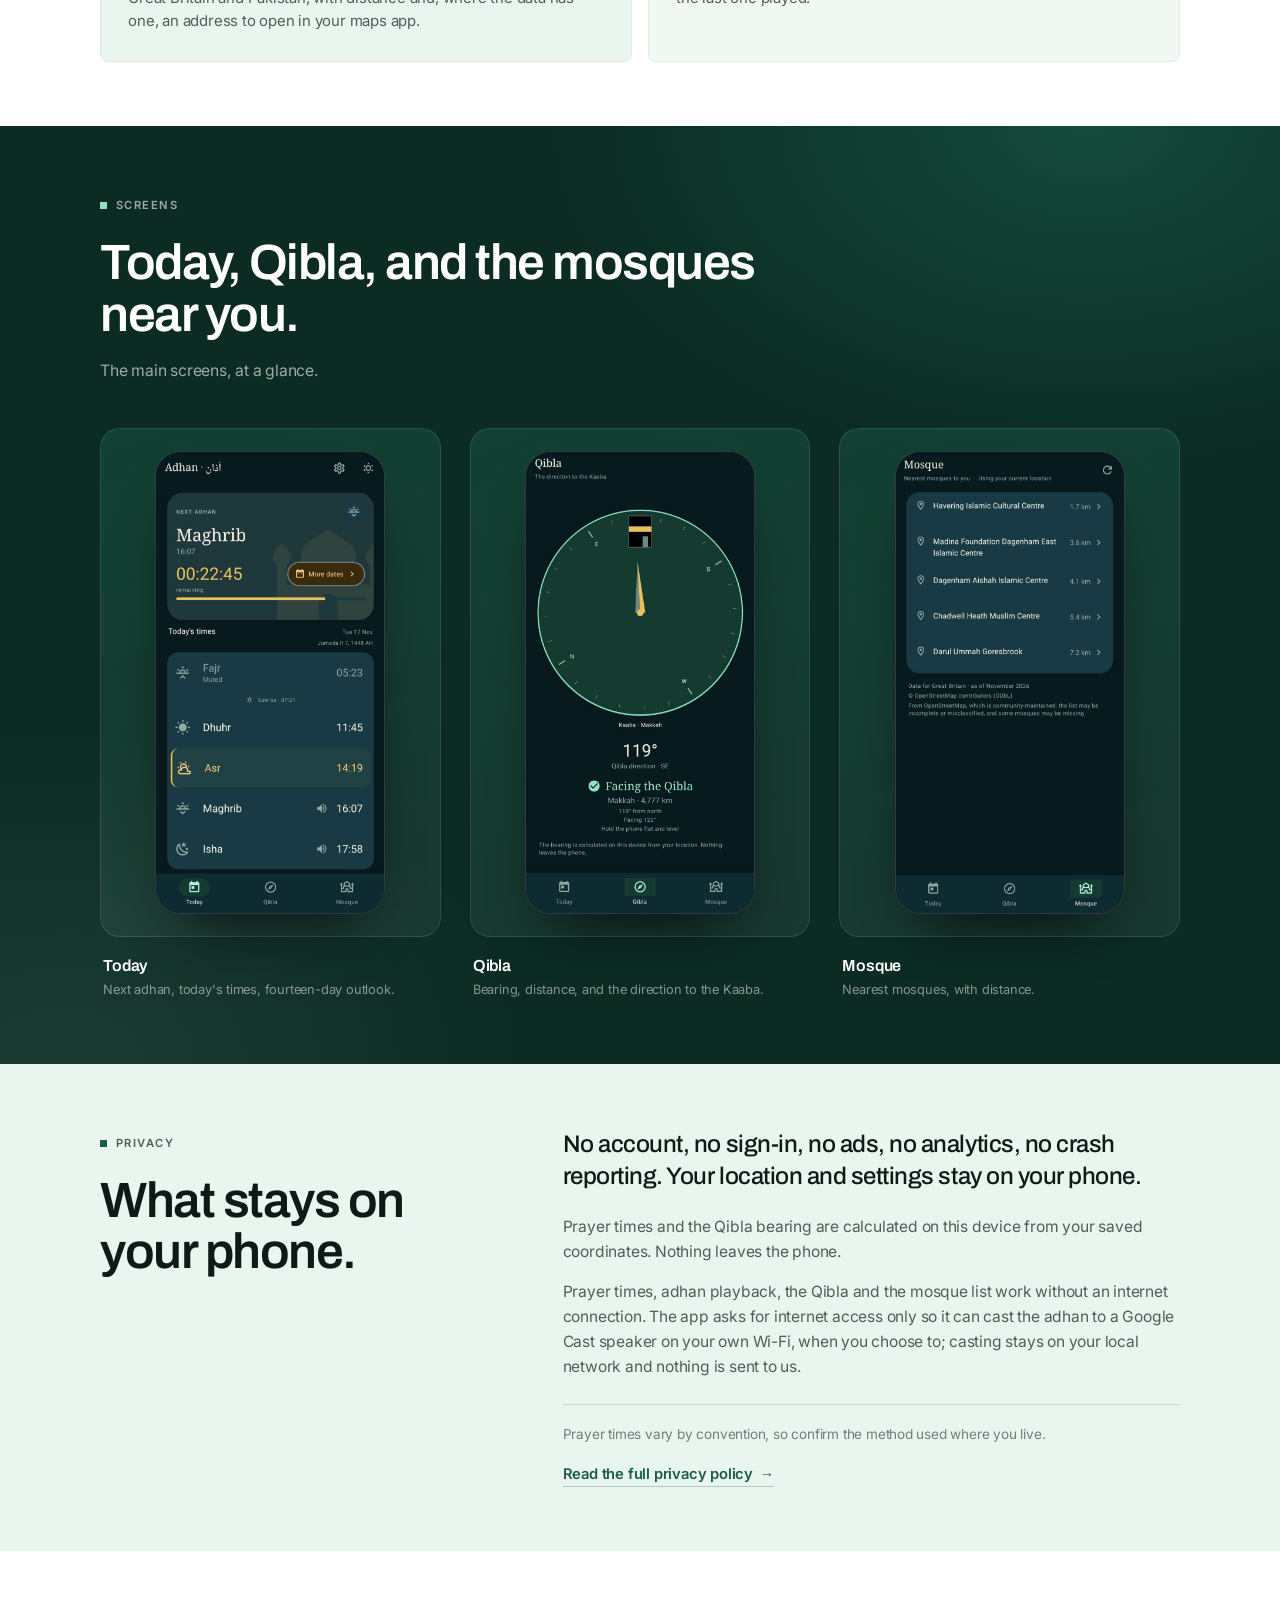
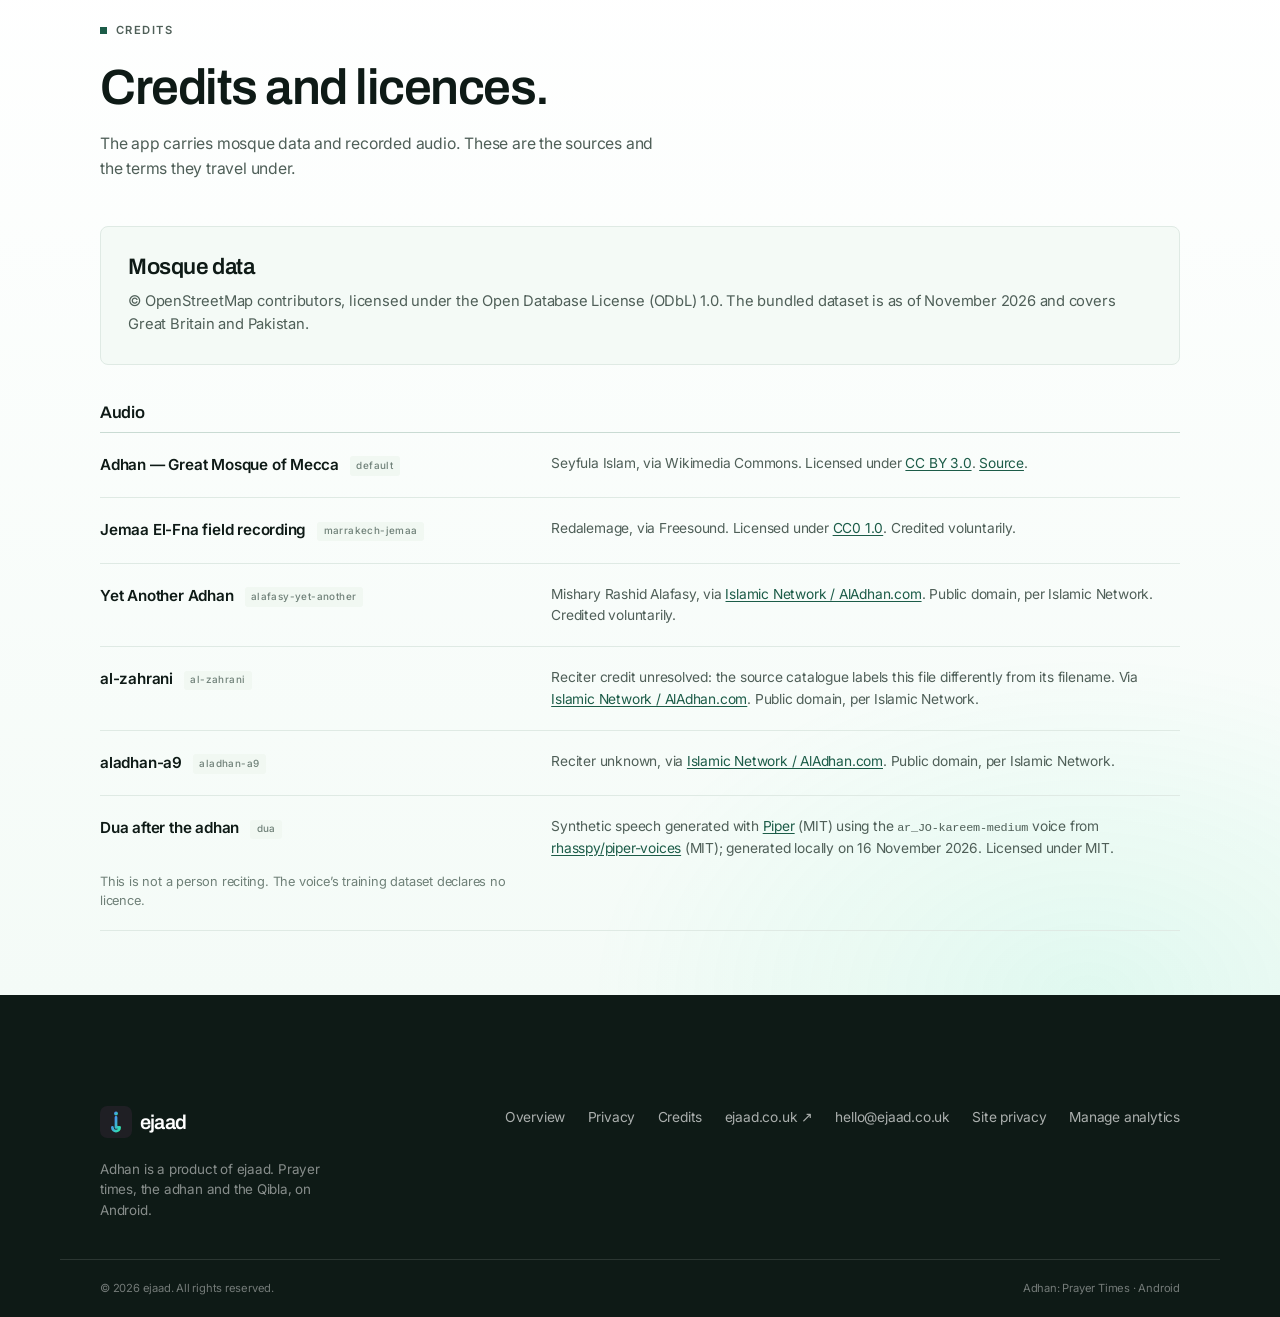
==== commit 180a4a87: "Add Adhan privacy policy page at /adhan/privacy/" ====
--- a/adhan/index.html
+++ b/adhan/index.html
@@ -23,9 +23,9 @@
 <meta name="twitter:image" content="https://ejaad.co.uk/adhan/assets/img/og.png" />
 
 <link rel="icon" href="assets/img/brand-mark.svg" type="image/svg+xml" />
-<link rel="stylesheet" href="/assets/css/fonts.css?v=20261119" />
-<link rel="stylesheet" href="assets/css/styles.css?v=20261119" />
-<link rel="stylesheet" href="/assets/css/consent.css?v=20261119" />
+<link rel="stylesheet" href="/assets/css/fonts.css?v=20261119-2" />
+<link rel="stylesheet" href="assets/css/styles.css?v=20261119-2" />
+<link rel="stylesheet" href="/assets/css/consent.css?v=20261119-2" />
 <script type="application/ld+json">
 {
   "@context": "https://schema.org",
@@ -88,7 +88,7 @@
 
     <nav class="nav" aria-label="Primary">
       <a href="#overview">Overview</a>
-      <a href="#privacy">Privacy</a>
+      <a href="/adhan/privacy/">Privacy</a>
       <a href="#credits">Credits</a>
       <a class="nav-cta" href="https://ejaad.co.uk">ejaad.co.uk <span aria-hidden="true">↗</span></a>
     </nav>
@@ -249,6 +249,9 @@
         </p>
         <p class="privacy-note">
           Prayer times vary by convention, so confirm the method used where you live.
+        </p>
+        <p class="privacy-more">
+          <a class="privacy-link" href="/adhan/privacy/">Read the full privacy policy <span aria-hidden="true">→</span></a>
         </p>
       </div>
     </div>
@@ -359,7 +362,7 @@
     </div>
     <nav class="footer-nav" aria-label="Footer">
       <a href="#overview">Overview</a>
-      <a href="#privacy">Privacy</a>
+      <a href="/adhan/privacy/">Privacy</a>
       <a href="#credits">Credits</a>
       <a href="https://ejaad.co.uk">ejaad.co.uk ↗</a>
       <a href="mailto:hello@ejaad.co.uk">hello@ejaad.co.uk</a>
@@ -383,7 +386,7 @@
   </div>
 </div>
 
-<script src="/assets/js/consent.js?v=20261119" defer></script>
-<script src="/assets/js/year.js?v=20261119" defer></script>
+<script src="/assets/js/consent.js?v=20261119-2" defer></script>
+<script src="/assets/js/year.js?v=20261119-2" defer></script>
 </body>
 </html>
--- a/adhan/assets/css/styles.css
+++ b/adhan/assets/css/styles.css
@@ -353,6 +353,18 @@
   font-size: 0.85rem !important;
   color: var(--faint) !important;
 }
+.privacy-more { margin-top: 1rem !important; }
+.privacy-link {
+  display: inline-flex;
+  align-items: center;
+  gap: 0.4rem;
+  color: var(--accent) !important;
+  font-size: 0.92rem;
+  font-weight: 600;
+  border-bottom: 1px solid rgba(28, 92, 72, 0.28);
+  transition: border-color 0.16s ease;
+}
+.privacy-link:hover { border-bottom-color: var(--accent); }
 
 /* credits */
 .osm {
@@ -472,6 +484,21 @@
   *, *::before, *::after { transition-duration: 0.001ms !important; animation: none !important; }
 }
 
+/* --------------------------------------------------------------------------
+   Legal page (layout from /assets/css/legal.css)
+   -------------------------------------------------------------------------- */
+
+.legal h1 { font-size: clamp(2.3rem, 5vw, 3.4rem); }
+.legal .eyebrow { margin-bottom: 1rem; }
+.legal code {
+  padding: 0.1em 0.35em;
+  border-radius: 4px;
+  background: var(--soft);
+  color: var(--ink);
+  font-family: ui-monospace, SFMono-Regular, Menlo, Consolas, monospace;
+  font-size: 0.9em;
+}
+
 /* Closing wash above the footer */
 #credits {
   background:
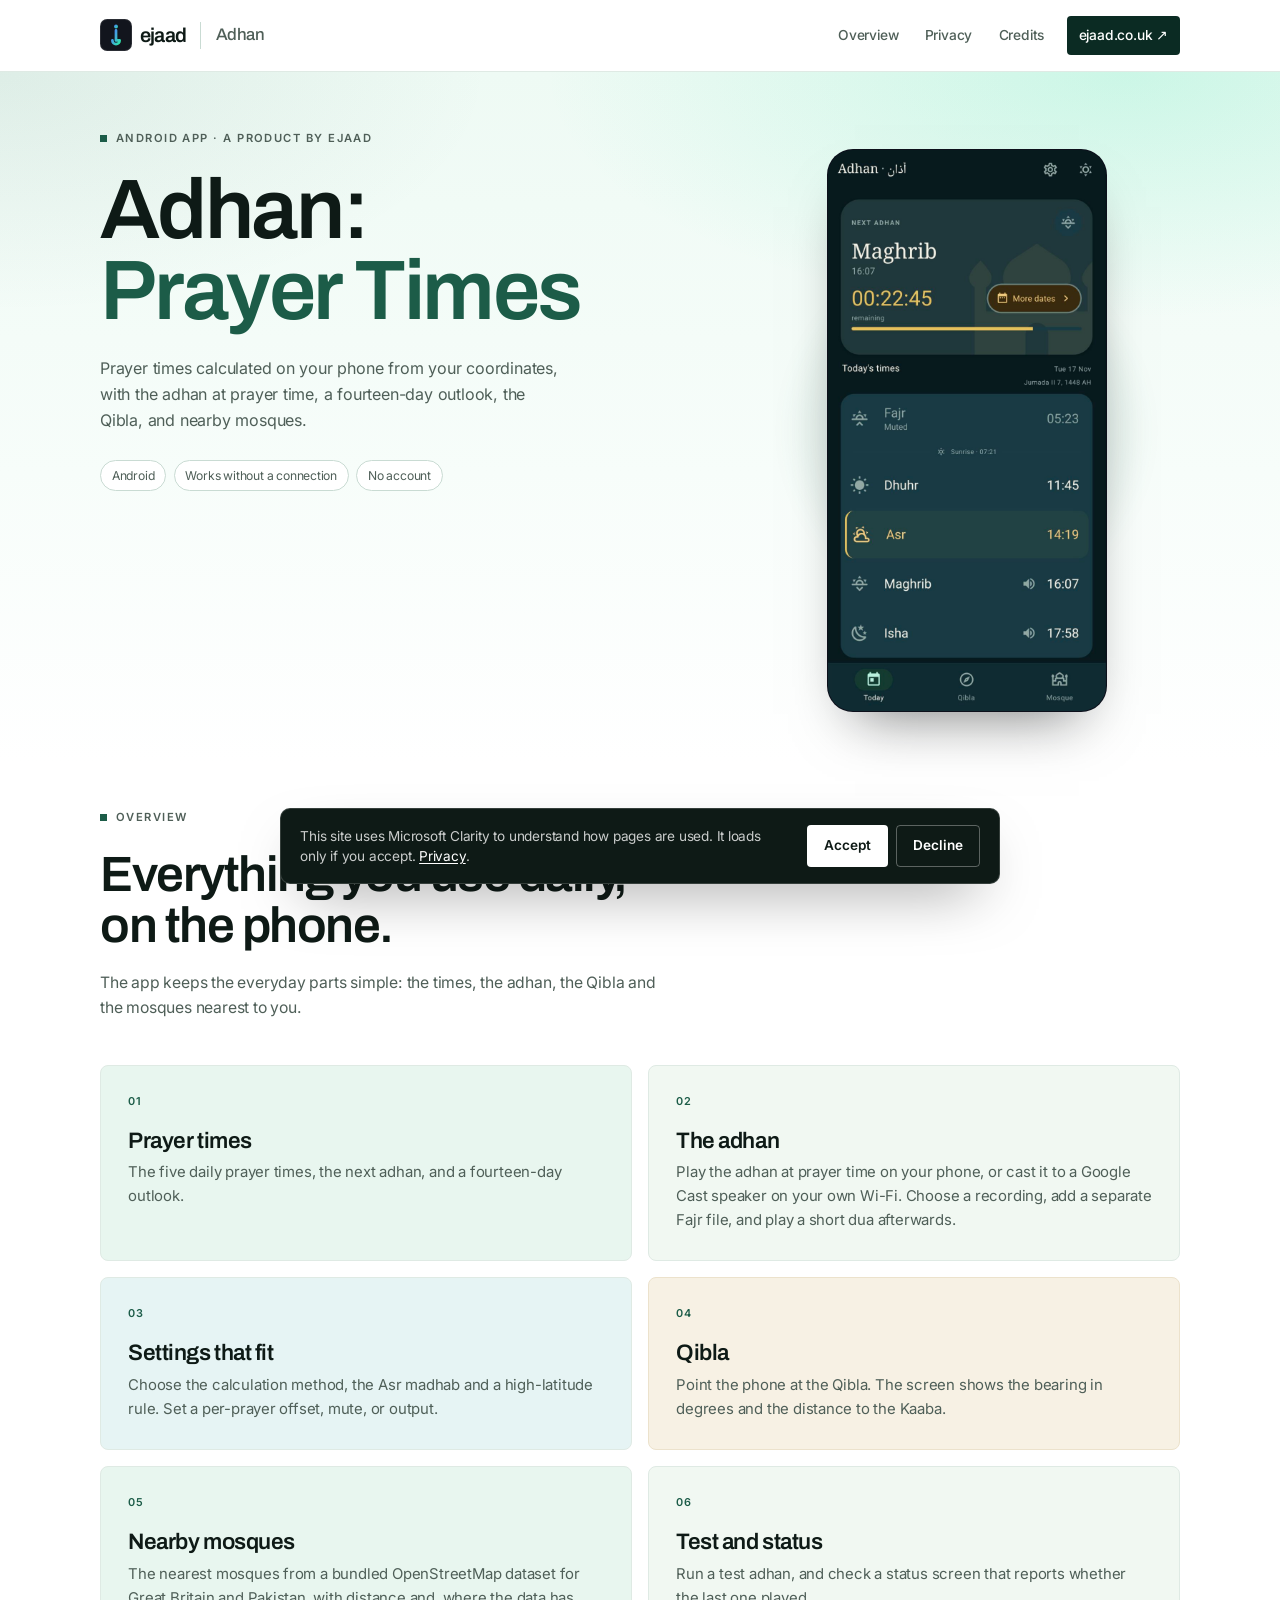
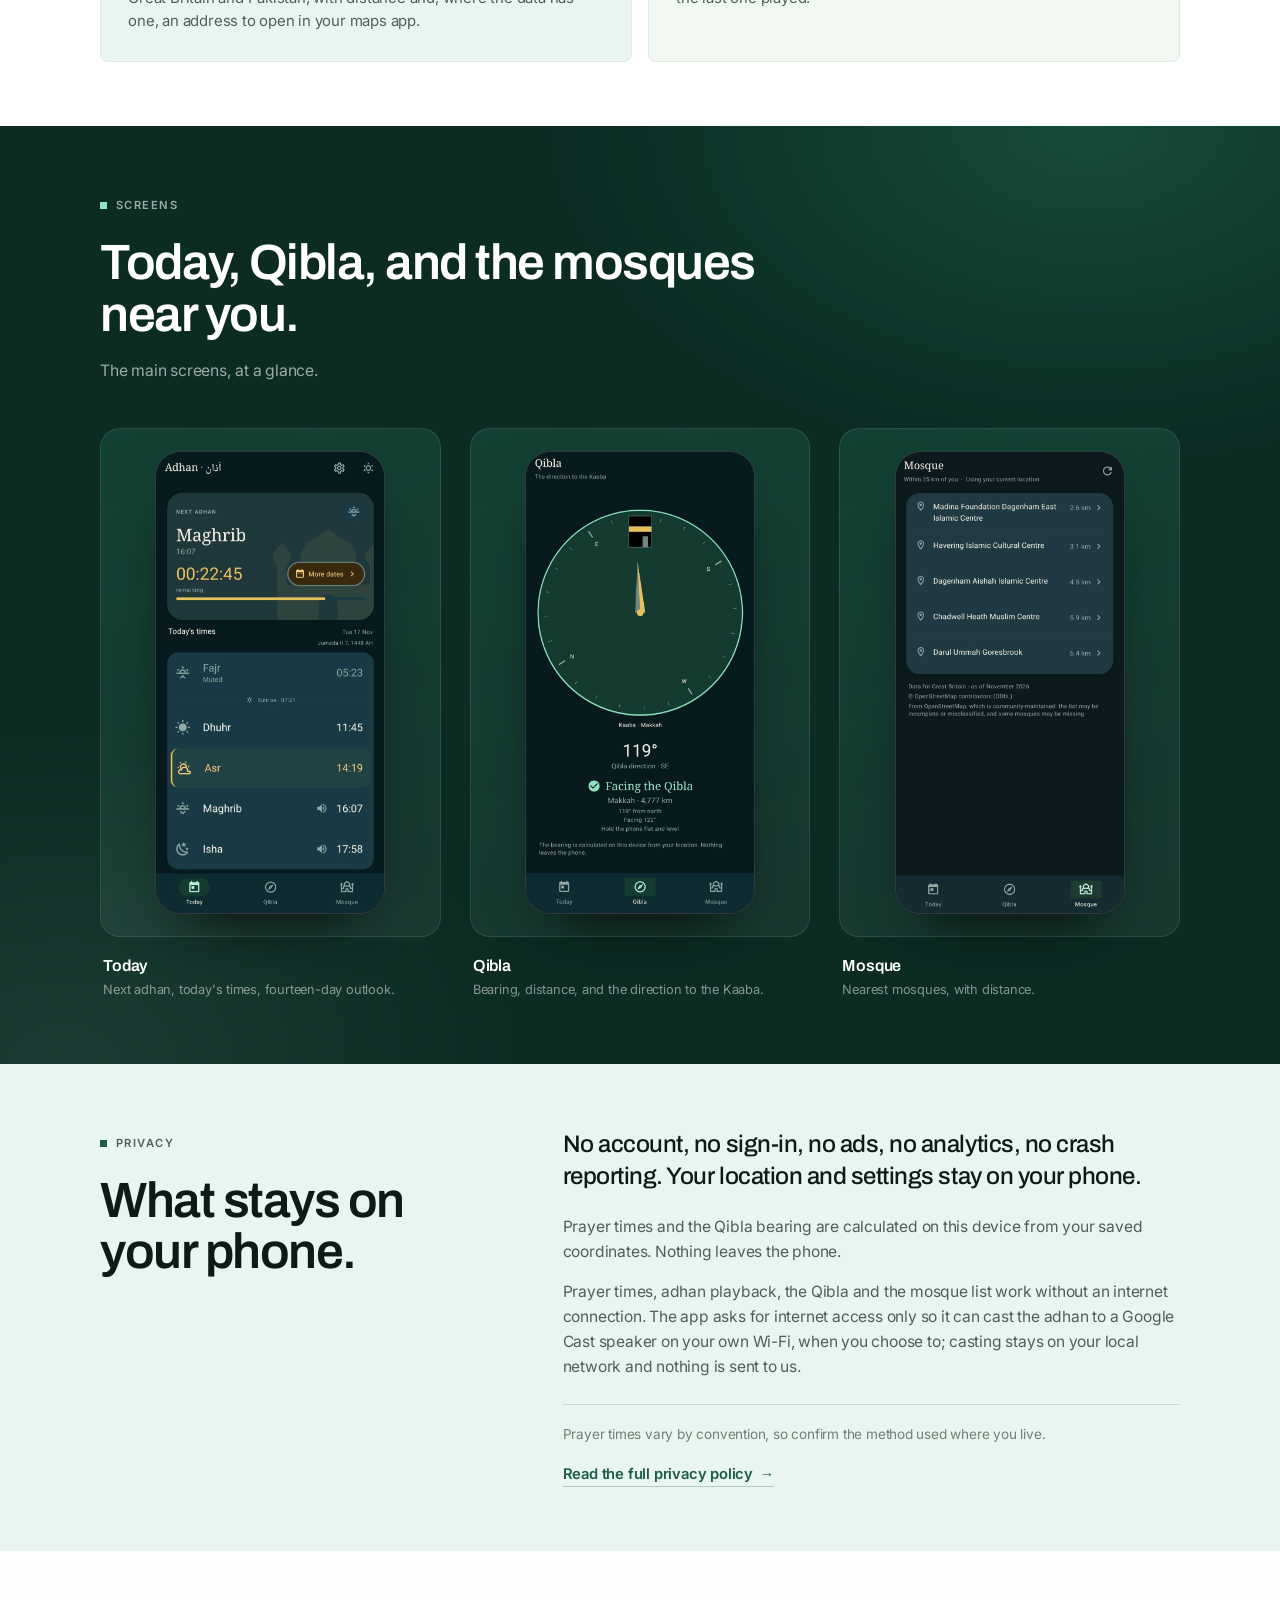
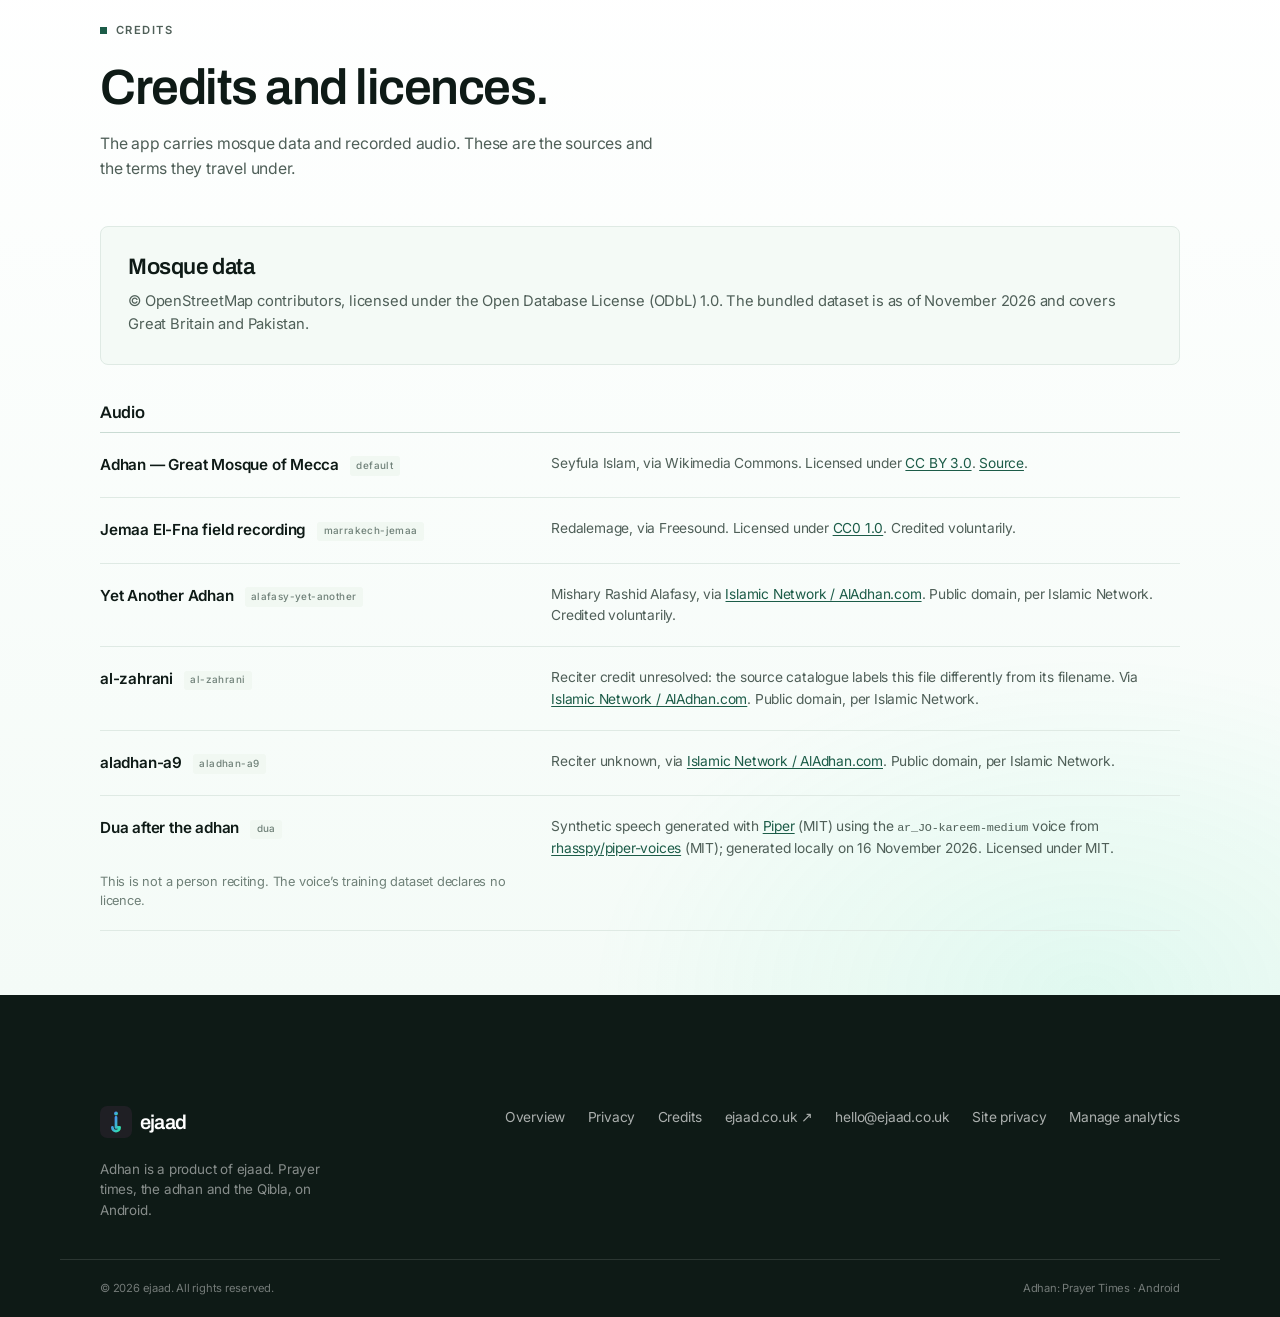
==== commit 73a05c78: "Update Adhan mosque listing screenshot" ====
--- a/adhan/index.html
+++ b/adhan/index.html
@@ -23,9 +23,9 @@
 <meta name="twitter:image" content="https://ejaad.co.uk/adhan/assets/img/og.png" />
 
 <link rel="icon" href="assets/img/brand-mark.svg" type="image/svg+xml" />
-<link rel="stylesheet" href="/assets/css/fonts.css?v=20261119-2" />
-<link rel="stylesheet" href="assets/css/styles.css?v=20261119-2" />
-<link rel="stylesheet" href="/assets/css/consent.css?v=20261119-2" />
+<link rel="stylesheet" href="/assets/css/fonts.css?v=20261120" />
+<link rel="stylesheet" href="assets/css/styles.css?v=20261120" />
+<link rel="stylesheet" href="/assets/css/consent.css?v=20261120" />
 <script type="application/ld+json">
 {
   "@context": "https://schema.org",
@@ -214,7 +214,7 @@
         <figure class="screen">
           <div class="screen-stage">
             <div class="phone">
-              <img src="assets/img/screens/mosque.jpg" alt="The Mosque screen: a list of nearby mosques with distances." />
+              <img src="assets/img/screens/mosque.jpg?v=20261120" alt="The Mosque screen: a list of nearby mosques, each with its distance, within 25 km of the current location." />
             </div>
           </div>
           <figcaption>
@@ -386,7 +386,7 @@
   </div>
 </div>
 
-<script src="/assets/js/consent.js?v=20261119-2" defer></script>
-<script src="/assets/js/year.js?v=20261119-2" defer></script>
+<script src="/assets/js/consent.js?v=20261120" defer></script>
+<script src="/assets/js/year.js?v=20261120" defer></script>
 </body>
 </html>
